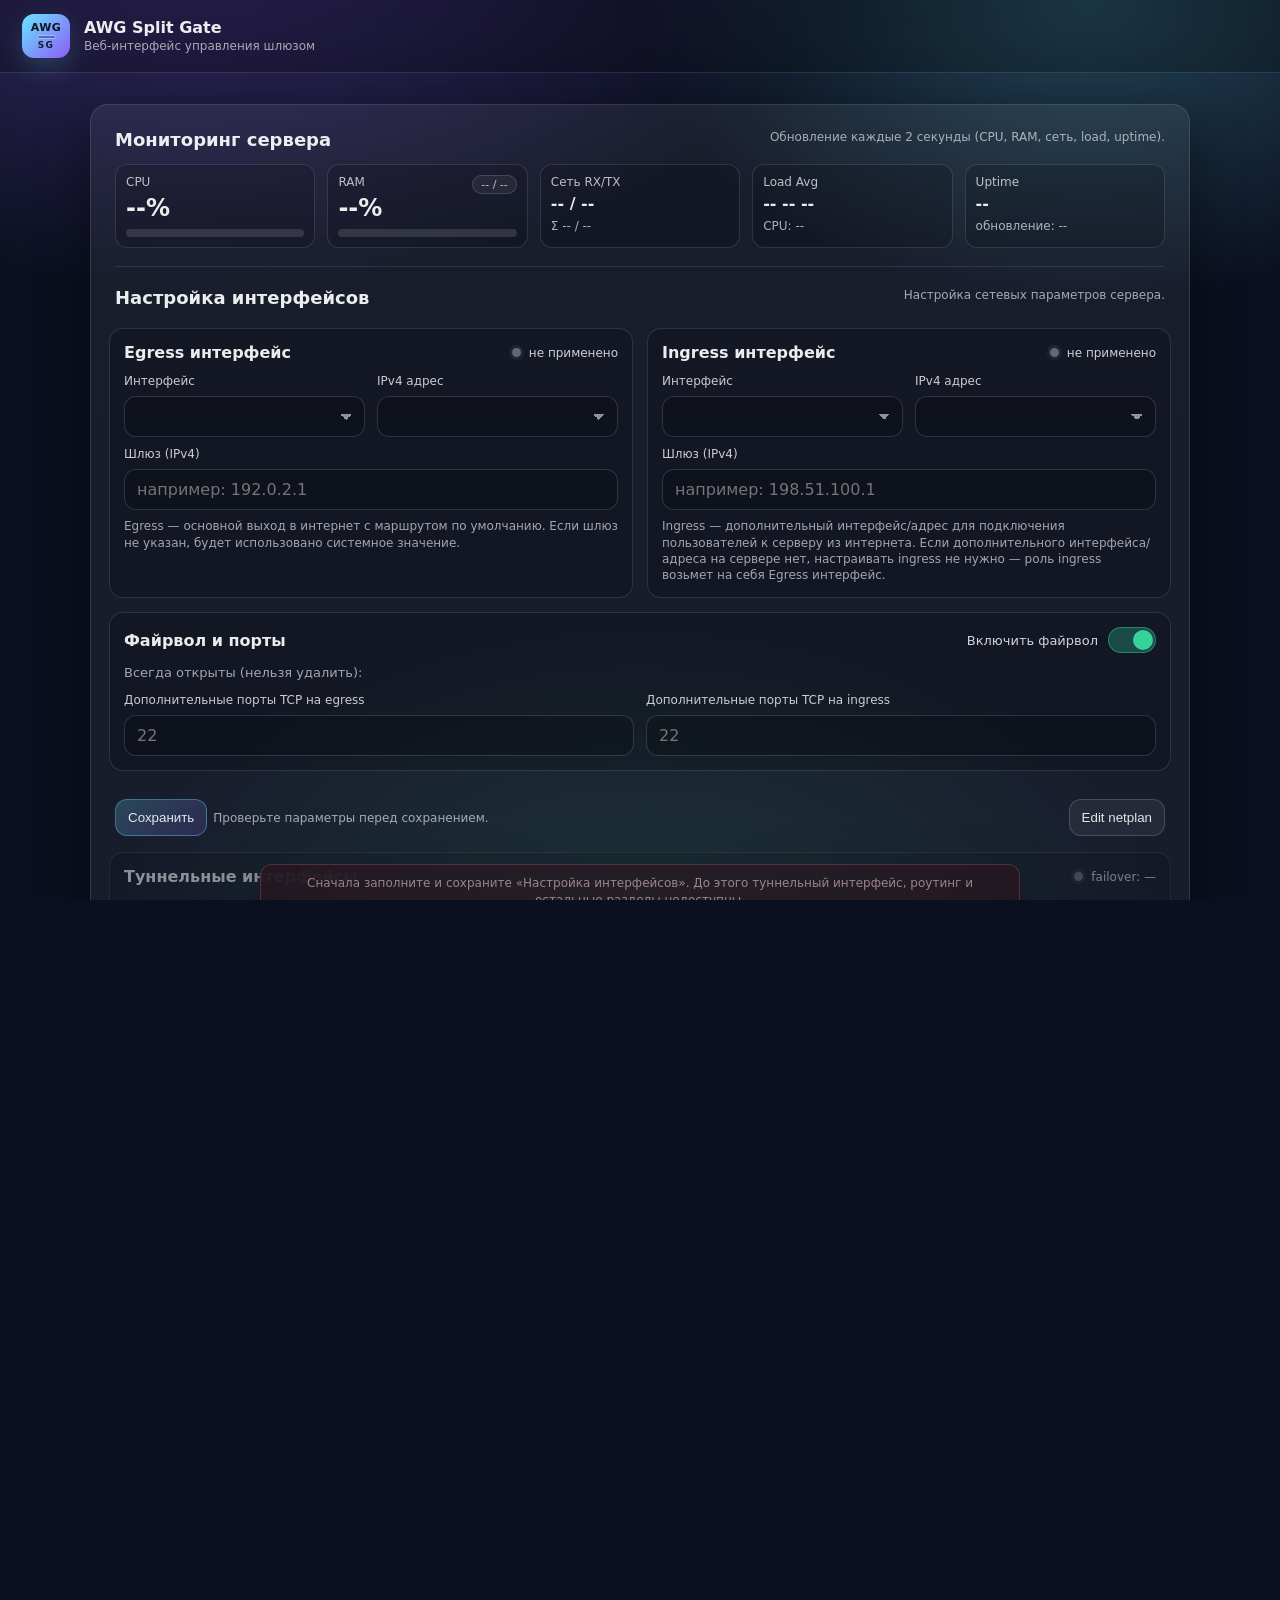
==== webui/index.html @ 510a3092 "release: v1.2.0 — ntfy push notifications and tunnel UI fixes Add self-hosted ntfy with panel QR sub" ====
<!doctype html>
<html lang="ru">
  <head>
    <meta charset="utf-8" />
    <meta name="viewport" content="width=device-width, initial-scale=1" />
    <title>AWG Split Gate — управление</title>
    <base id="baseTag" href="./" />
    <link rel="stylesheet" href="./styles.css?v=20260509-17" />
  </head>
  <body>
    <div class="app">
      <header class="topbar">
        <div class="brand">
          <div class="logo" title="AWG Split Gate" aria-label="AWG Split Gate">
            <span class="logo__mark">AWG</span>
            <span class="logo__divider" aria-hidden="true"></span>
            <span class="logo__gate">SG</span>
          </div>
          <div class="brand-text">
            <div class="title">AWG Split Gate</div>
            <div class="subtitle">Веб‑интерфейс управления шлюзом</div>
          </div>
        </div>
        <div class="topbar-mid">
          <div id="amneziaSetupNotice" class="topbar-notice hidden" role="status" aria-live="polite">
            <span class="topbar-notice__marker" aria-hidden="true"></span>
            <span class="topbar-notice__text topbar-notice__text--blink">
              Для полноценной работы сервиса установите на сервер <strong>AmneziaVPN</strong>.
            </span>
            <button class="btn btn--sm btn--ghost" type="button" id="amneziaSetupDetailsBtn">
              Подробнее
            </button>
          </div>
          <div id="updateAvailableNotice" class="topbar-notice topbar-notice--update hidden" role="status" aria-live="polite">
            <span class="topbar-notice__marker" aria-hidden="true"></span>
            <span class="topbar-notice__text topbar-notice__text--blink">
              Доступна новая версия: <strong id="updateNoticeVersionBrief">—</strong>
            </span>
            <button class="btn btn--sm btn--ghost" type="button" id="updateNoticeDetailsBtn">Подробнее</button>
          </div>
        </div>
        <div class="topbar-right">
          <button class="btn" type="button" id="logoutBtn">Выйти</button>
        </div>
      </header>

      <main class="content">
        <section class="panel">
          <div class="panel-head">
            <h2>Мониторинг сервера</h2>
            <div class="hint">Обновление каждые 2 секунды (CPU, RAM, сеть, load, uptime).</div>
          </div>
          <div class="metrics-grid">
            <div class="metric-card">
              <div class="metric-title">CPU</div>
              <div class="metric-value" id="mCpu">--%</div>
              <div class="metric-bar"><div class="metric-bar-fill" id="mCpuBar"></div></div>
            </div>
            <div class="metric-card">
              <div class="metric-title">RAM</div>
              <div class="metric-corner" id="mMemDetails">-- / --</div>
              <div class="metric-value" id="mMem">--%</div>
              <div class="metric-bar"><div class="metric-bar-fill" id="mMemBar"></div></div>
            </div>
            <div class="metric-card">
              <div class="metric-title">Сеть RX/TX</div>
              <div class="metric-value metric-value--sm" id="mNet">-- / --</div>
              <div class="metric-sub" id="mNetTotals">Σ -- / --</div>
            </div>
            <div class="metric-card">
              <div class="metric-title">Load Avg</div>
              <div class="metric-value metric-value--sm" id="mLoad">-- -- --</div>
              <div class="metric-sub" id="mCpuCount">CPU: --</div>
            </div>
            <div class="metric-card">
              <div class="metric-title">Uptime</div>
              <div class="metric-value metric-value--sm" id="mUptime">--</div>
              <div class="metric-sub" id="mUpdatedAt">обновление: --</div>
            </div>
          </div>

          <div class="panel-sep"></div>

          <div class="panel-head">
            <h2>Настройка интерфейсов</h2>
            <div class="hint">Настройка сетевых параметров сервера.</div>
          </div>

          <div class="grid interface-grid">
            <div class="card">
              <div class="card-head">
                <div class="card-title">Egress интерфейс</div>
                <div class="status" id="egressStatus">
                  <span class="dot dot--unknown"></span>
                  <span class="status-text">не применено</span>
                </div>
              </div>

              <div class="row">
                <div class="field">
                  <label>Интерфейс</label>
                  <select id="egressDev"></select>
                </div>
                <div class="field">
                  <label>IPv4 адрес</label>
                  <select id="egressIp"></select>
                </div>
              </div>

              <div class="row">
                <div class="field field--full-width">
                  <label>Шлюз (IPv4)</label>
                  <input id="egressGw" type="text" placeholder="например: 192.0.2.1" />
                  <div class="help">
                    Egress — основной выход в интернет с маршрутом по умолчанию.
                    Если шлюз не указан, будет использовано системное значение.
                  </div>
                </div>
              </div>
            </div>

            <div class="card">
              <div class="card-head">
                <div class="card-title">Ingress интерфейс</div>
                <div class="status" id="ingressStatus">
                  <span class="dot dot--unknown"></span>
                  <span class="status-text">не применено</span>
                </div>
              </div>

              <div class="row">
                <div class="field">
                  <label>Интерфейс</label>
                  <select id="ingressDev"></select>
                </div>
                <div class="field">
                  <label>IPv4 адрес</label>
                  <select id="ingressIp"></select>
                </div>
              </div>

              <div class="row">
                <div class="field field--full-width">
                  <label>Шлюз (IPv4)</label>
                  <input id="ingressGw" type="text" placeholder="например: 198.51.100.1" />
                  <div class="help">
                    Ingress — дополнительный интерфейс/адрес для подключения пользователей к серверу из интернета.
                    Если дополнительного интерфейса/адреса на сервере нет, настраивать ingress не нужно — роль ingress
                    возьмет на себя Egress интерфейс.
                  </div>
                </div>
              </div>
            </div>
          </div>

          <div class="interface-fw-outer">
            <div class="card interface-fw-card">
              <div class="card-head">
                <div class="card-title">Файрвол и порты</div>
                <div class="iface-fw-head-toggle">
                  <span class="iface-fw-toggle-text" id="ifaceFwToggleLabel">Включить файрвол</span>
                  <label class="toggle-switch iface-fw-toggle" title="Включить или выключить файрвол панели">
                    <input
                      type="checkbox"
                      id="ifaceFwEnabled"
                      role="switch"
                      aria-labelledby="ifaceFwToggleLabel"
                      checked
                    />
                    <span class="toggle-switch-slider" aria-hidden="true"></span>
                  </label>
                </div>
              </div>
              <p class="iface-fw-reserved-note" id="ifaceFwReservedNote"></p>
              <p class="iface-fw-reserved-ports">
                Всегда открыты (нельзя удалить):
                <span class="iface-fw-reserved-list" id="ifaceFwReservedPorts"></span>
              </p>
              <div class="row">
                <div class="field">
                  <label for="ifaceFwEgressPorts">Дополнительные порты TCP на egress</label>
                  <input id="ifaceFwEgressPorts" type="text" placeholder="22" />
                </div>
                <div class="field" id="ifaceFwIngressField">
                  <label for="ifaceFwIngressPorts">Дополнительные порты TCP на ingress</label>
                  <input id="ifaceFwIngressPorts" type="text" placeholder="22" />
                </div>
              </div>
            </div>
          </div>

          <div class="actions interface-actions-inline">
            <div class="actions-left">
              <button class="btn btn--primary" type="button" id="ifaceSaveBtn">Сохранить</button>
              <div class="actions-note">Проверьте параметры перед сохранением.</div>
            </div>
            <button class="btn" type="button" id="netplanOpenBtn">Edit netplan</button>
          </div>

          <div id="ifaceConfigGate" class="iface-config-gate">
            <div class="card interface-tunnel-card">
              <div class="card-head">
                <div class="card-title">Туннельные интерфейсы</div>
                <div class="status" id="tunnelFailoverStatus">
                  <span class="dot dot--unknown"></span>
                  <span class="status-text" id="tunnelFailoverStatusText">failover: —</span>
                </div>
              </div>
              <p class="help tunnel-failover-hint" id="tunnelFailoverHint">
                При включённых обоих туннелях трафик идёт через первый; при сбое первого — через второй (если второй доступен).
                Проверка — ping по списку ниже.
              </p>

              <div class="tunnel-dual-grid">
                <div class="tunnel-panel" data-tunnel-id="tunnel1">
                  <div class="tunnel-panel-head">
                    <div class="tunnel-panel-title">Туннель 1 <span class="tunnel-ifname">(awg-uplink)</span></div>
                    <label class="toggle-switch iface-fw-toggle" title="Включить туннель 1">
                      <input type="checkbox" id="tunnel1Enabled" role="switch" checked />
                      <span class="toggle-switch-slider" aria-hidden="true"></span>
                    </label>
                  </div>
                  <div class="status tunnel-status-line" id="tunnel1Status">
                    <span class="dot dot--unknown"></span>
                    <span class="status-text">неизвестно</span>
                  </div>
                  <div class="tunnel-panel-actions">
                    <input class="file-input-hidden tunnel-file-input" type="file" accept=".conf,.txt" data-tunnel-id="tunnel1" />
                    <button class="btn tunnel-choose-file" type="button" data-tunnel-id="tunnel1">Файл…</button>
                    <button class="btn tunnel-open-text" type="button" data-tunnel-id="tunnel1">Текст…</button>
                    <button class="btn tunnel-import-btn" type="button" data-tunnel-id="tunnel1" disabled>Импорт</button>
                    <button class="btn tunnel-restart-btn" type="button" data-tunnel-id="tunnel1" disabled title="Сначала импортируйте конфиг (.conf)">Перезапуск</button>
                    <button class="btn btn--danger tunnel-delete-btn" type="button" data-tunnel-id="tunnel1" disabled title="Удалить файл конфигурации и остановить туннель">Удалить конфиг</button>
                  </div>
                  <div class="help tunnel-ping-line" data-tunnel-id="tunnel1"></div>
                  <div class="help tunnel-help" data-tunnel-id="tunnel1">Конфиг не задан.</div>
                </div>

                <div class="tunnel-panel" data-tunnel-id="tunnel2">
                  <div class="tunnel-panel-head">
                    <div class="tunnel-panel-title">Туннель 2 <span class="tunnel-ifname">(awg-uplink-2)</span></div>
                    <label class="toggle-switch iface-fw-toggle" title="Включить туннель 2">
                      <input type="checkbox" id="tunnel2Enabled" role="switch" />
                      <span class="toggle-switch-slider" aria-hidden="true"></span>
                    </label>
                  </div>
                  <div class="status tunnel-status-line" id="tunnel2Status">
                    <span class="dot dot--unknown"></span>
                    <span class="status-text">неизвестно</span>
                  </div>
                  <div class="tunnel-panel-actions">
                    <input class="file-input-hidden tunnel-file-input" type="file" accept=".conf,.txt" data-tunnel-id="tunnel2" />
                    <button class="btn tunnel-choose-file" type="button" data-tunnel-id="tunnel2">Файл…</button>
                    <button class="btn tunnel-open-text" type="button" data-tunnel-id="tunnel2">Текст…</button>
                    <button class="btn tunnel-import-btn" type="button" data-tunnel-id="tunnel2" disabled>Импорт</button>
                    <button class="btn tunnel-restart-btn" type="button" data-tunnel-id="tunnel2" disabled title="Сначала импортируйте конфиг (.conf)">Перезапуск</button>
                    <button class="btn btn--danger tunnel-delete-btn" type="button" data-tunnel-id="tunnel2" disabled title="Удалить файл конфигурации и остановить туннель">Удалить конфиг</button>
                  </div>
                  <div class="help tunnel-ping-line" data-tunnel-id="tunnel2"></div>
                  <div class="help tunnel-help" data-tunnel-id="tunnel2">Конфиг не задан.</div>
                </div>
              </div>

              <div class="row tunnel-health-row">
                <div class="field">
                  <label for="tunnelHealthTargets">Адреса для проверки (ping, через каждый включённый туннель)</label>
                  <input id="tunnelHealthTargets" type="text" placeholder="1.1.1.1, 8.8.8.8" />
                </div>
                <div class="field tunnel-health-interval">
                  <label for="tunnelHealthInterval">Интервал, сек</label>
                  <input id="tunnelHealthInterval" type="number" min="5" step="1" value="30" placeholder="30" />
                </div>
              </div>
              <div class="actions interface-actions-inline">
                <button class="btn btn--primary" type="button" id="tunnelSettingsSaveBtn">Сохранить проверку связи</button>
              </div>
            </div>
            <div class="panel-sep"></div>

          <div class="panel-head">
            <h2>Роутинг</h2>
            <div class="hint">Выбор режима маршрута по умолчанию.</div>
          </div>

          <div class="card">
            <div class="card-head">
              <div class="users-head-left">
                <div class="card-title">Маршрут по умолчанию</div>
                <div class="status" id="routingModeStatus">
                  <span class="dot dot--warn"></span>
                  <span class="status-text">не применено</span>
                </div>
              </div>
            </div>
            <div class="routing-modes" id="routingModes">
              <button class="btn routing-mode-btn is-active" type="button" data-route-mode="egress">
                В Egress
              </button>
              <button class="btn routing-mode-btn" type="button" data-route-mode="tunnel">
                В тунельный интерфейс
              </button>
              <button class="btn routing-mode-btn" type="button" data-route-mode="georouting">
                Использовать georouting
              </button>
            </div>
          </div>

          <div class="card geo-routing-settings-card">
            <div class="card-head">
              <div class="users-head-left">
                <div class="card-title">Настройка georouting</div>
                <div class="status" id="geoRoutingStatus">
                  <span class="dot dot--unknown"></span>
                  <span class="status-text">выберите режим georouting</span>
                </div>
              </div>
              <div class="users-head-right">
                <button class="btn btn--primary" id="geoApplyBtn" type="button" disabled>Применить</button>
              </div>
            </div>
            <fieldset id="geoRoutingFieldset" class="geo-fieldset" disabled>
              <div class="row">
                <div class="field">
                  <label>Куда отправлять маршрут до ресурсов из списка</label>
                  <select id="geoRouteTarget">
                    <option value="tunnel">Тунельный интерфейс</option>
                    <option value="egress">Egress</option>
                  </select>
                </div>
              </div>
              <div class="field geo-modes-field">
                <label>Режимы georouting</label>
                <div class="geo-columns">
                  <div class="geo-col">
                    <div class="geo-toggle-row">
                      <button class="switch geo-switch" id="geoIpModeBtn" type="button" title="Включить IP список"></button>
                      <span class="geo-toggle-label">По списку IP</span>
                    </div>
                    <div class="geo-ready-row">
                      <div class="status" id="geoIpReadyStatus">
                        <span class="dot dot--unknown"></span>
                        <span class="status-text">готовые списки: 0 (не задано)</span>
                      </div>
                      <div class="geo-ready-actions">
                        <button class="btn geo-link-btn" id="geoIpReadyAddBtn" type="button">Готовые списки IP</button>
                      </div>
                    </div>
                    <div class="geo-list-grid">
                      <button class="btn geo-list-btn" id="geoEditIpIncludeBtn" type="button">Include IP</button>
                      <button class="btn geo-list-btn" id="geoEditIpExcludeBtn" type="button">Exclude IP</button>
                    </div>
                  </div>
                  <div class="geo-col">
                    <div class="geo-toggle-row">
                      <button class="switch geo-switch" id="geoDomainModeBtn" type="button" title="Включить доменные списки"></button>
                      <span class="geo-toggle-label">По списку доменов</span>
                    </div>
                    <div class="geo-ready-row">
                      <div class="status" id="geoDomainReadyStatus">
                        <span class="dot dot--unknown"></span>
                        <span class="status-text">готовые списки: 0 (не задано)</span>
                      </div>
                      <div class="geo-ready-actions">
                        <button class="btn geo-link-btn" id="geoDomainReadyAddBtn" type="button">Готовые списки доменов</button>
                      </div>
                    </div>
                    <div class="geo-list-grid">
                      <button class="btn geo-list-btn" id="geoEditDomainIncludeBtn" type="button">Include домен</button>
                      <button class="btn geo-list-btn" id="geoEditDomainExcludeBtn" type="button">Exclude домен</button>
                    </div>
                  </div>
                </div>
                <div class="help">Можно включить оба режима одновременно.</div>
              </div>
            </fieldset>
          </div>

          <div class="panel-sep"></div>

          <div class="panel-head">
            <div class="panel-head-left">
              <h2>Настройка DNS</h2>
            </div>
            <div class="hint">
              Сводка сервисов и DoT/DoH — в блоке «Состояние DNS» ниже. Dnsmasq слушает все интерфейсы; dnscrypt-proxy —
              только localhost; остальные домены идут на серверы из списка dnsmasq.
            </div>
          </div>

          <div class="card dns-health-card">
            <div class="card-head">
              <div class="users-head-left">
                <div class="card-title">Состояние DNS</div>
                <div class="status" id="dnsHealthOverallStatus">
                  <span class="dot dot--unknown"></span>
                  <span class="status-text">не загружено</span>
                </div>
              </div>
            </div>
            <div class="mt-health-list">
              <div class="mt-health-row">
                <div class="mt-health-key">dnsmasq</div>
                <div class="mt-health-val">
                  <div class="status status--health-cell" id="dnsHealthDnsmasqStatus">
                    <span class="dot dot--unknown"></span>
                    <span class="status-text">—</span>
                  </div>
                </div>
              </div>
              <div class="mt-health-row">
                <div class="mt-health-key">dnscrypt-proxy</div>
                <div class="mt-health-val">
                  <div class="status status--health-cell" id="dnsHealthDnscryptStatus">
                    <span class="dot dot--unknown"></span>
                    <span class="status-text">—</span>
                  </div>
                </div>
              </div>
              <div class="mt-health-row">
                <div class="mt-health-key">Amnezia DNS</div>
                <div class="mt-health-val">
                  <div class="status status--health-cell" id="dnsHealthAmneziaStatus">
                    <span class="dot dot--unknown"></span>
                    <span class="status-text">—</span>
                  </div>
                </div>
              </div>
              <div class="mt-health-row">
                <div class="mt-health-key">DoT / DoH</div>
                <div class="mt-health-val">
                  <div class="status status--health-cell" id="dnsHealthDotStatus">
                    <span class="dot dot--unknown"></span>
                    <span class="status-text">—</span>
                  </div>
                </div>
              </div>
            </div>
          </div>

          <div class="card dns-settings-card">
            <div class="card-head">
              <div class="users-head-left">
                <div class="card-title">Dnsmasq и dnscrypt-proxy</div>
              </div>
              <div class="users-head-right">
                <div class="users-meta" id="dnsLastUpdated">Списки доменов: не обновлялись</div>
                <button class="btn btn--primary" id="dnsApplyBtn" type="button">Применить</button>
              </div>
            </div>

            <div class="row dns-settings-row">
              <div class="field">
                <label>Серверы для dnsmasq (прямые запросы, по строке на сервер)</label>
                <textarea id="dnsUpstreamTa" class="dns-textarea" rows="4" spellcheck="false" placeholder="77.88.8.8&#10;77.88.8.1"></textarea>
              </div>
              <div class="field">
                <label>Серверы dnscrypt-proxy (имена из public-resolvers, по одному на строку)</label>
                <textarea id="dnsDnscryptTa" class="dns-textarea" rows="4" spellcheck="false" placeholder="cloudflare&#10;google"></textarea>
              </div>
            </div>

            <div class="field dns-amnezia-watch-field">
              <div class="dns-amnezia-watch-row">
                <label class="dns-amnezia-watch-text" for="dnsAmneziaWatchToggle">
                  Подмена AmneziaDNS (Unbound) на dnsmasq хоста
                </label>
                <label class="toggle-switch">
                  <input type="checkbox" id="dnsAmneziaWatchToggle" role="switch" />
                  <span class="toggle-switch-slider" aria-hidden="true"></span>
                </label>
              </div>
              <div class="help dns-amnezia-watch-desc">
                Нужна для снижения риска утечки DNS и чтобы запросы клиентов AmneziaVPN к контейнеру AmneziaDNS проходили
                через ваш dnsmasq/dnscrypt на шлюзе docker-сети (обычно <code>172.29.172.1</code>). При режиме маршрутизации по
                спискам доменов (georouting) опция включена и заблокирована: без неё доменная схема работает ненадёжно.
              </div>
              <div class="help dns-amnezia-watch-apphint">
                В приложении Amnezia VPN на сервере должен быть установлен сервис AmneziaDNS (контейнер):
                Settings → Servers → Ваш сервер → Services → AmneziaDNS → Install.
                Также необходимо включить пересылку DNS: Settings → Connections → Use AmneziaDNS.
                Тогда клиенты шлют DNS в контейнер, а мы перенаправляем его на хостовый dnsmasq/dnscrypt.
              </div>
              <div class="help">
                Фоновый сервер проверяет конфигурацию примерно каждые 30 с; после подмены контейнер AmneziaDNS перезапускается
                только если действительно изменился форвард корня «.» (не на каждом цикле).
              </div>
            </div>

            <div class="field dns-amnezia-watch-field">
              <div class="dns-amnezia-watch-row">
                <label class="dns-amnezia-watch-text" for="dnsTransportLockToggle">
                  Блокировка DNS over TLS и DNS over HTTPS, перехват DNS-запросов
                </label>
                <label class="toggle-switch">
                  <input type="checkbox" id="dnsTransportLockToggle" role="switch" />
                  <span class="toggle-switch-slider" aria-hidden="true"></span>
                </label>
              </div>
              <div class="help dns-amnezia-watch-desc">
                Использовать с осторожностью: на некоторых клиентах возможны сбои (жёстко прошитые резолверы, приложения с
                собственным DNS).
              </div>
              <div class="help dns-amnezia-watch-desc">
                На шлюзе включается перенаправление UDP/TCP 53 в Docker-сети Amnezia на Dnsmasq (<code>172.29.172.1</code>
                или фактический Gateway сети), блокируется DoT (853) и HTTPS к типичным публичным DoH. Так проще удержать
                запросы на вашем Dnsmasq/dnscrypt, снизить утечки DNS и сделать стабильнее режим «По списку доменов» в
                геомаршрутизации.
              </div>
              <div class="help">
                Опция самостоятельна: не связана с подменой AmneziaDNS и режимами геомаршрутизации; действует по флагу в
                <code>dns.json</code> после «Применить» или загрузки юнита при старте системы.
              </div>
            </div>

            <div class="help">
              Домены из защищённых готовых списков всегда уходят в dnscrypt; остальные готовые списки и include/exclude — при включённом режиме «по доменам» в georouting. Обновление списков — каждые 6 ч или по «Применить».
            </div>
          </div>

          <div class="panel-sep"></div>

          <div class="panel-head">
            <div class="panel-head-left">
              <h2>Push-уведомления (ntfy)</h2>
              <div class="status" id="notifyServiceStatus">
                <span class="dot dot--unknown"></span>
                <span class="status-text">не загружено</span>
              </div>
            </div>
            <div class="users-head-right">
              <button class="btn" id="notifyTestBtn" type="button">Тестовое уведомление</button>
              <button class="btn btn--primary" id="notifySaveBtn" type="button">Сохранить</button>
            </div>
          </div>

          <div class="card notify-card">
            <div class="help notify-intro">
              Уведомления на Android и iOS через приложение <strong>ntfy</strong>. Сервер на этом шлюзе;
              подписка — по QR (Android) или вручную по URL сервера и topic.
            </div>

            <div class="field notify-app-links">
              <label>Скачать приложение ntfy</label>
              <div class="store-links notify-store-links">
                <a
                  class="store-link store-link--play"
                  href="https://play.google.com/store/apps/details?id=io.heckel.ntfy"
                  target="_blank"
                  rel="noopener noreferrer"
                  >Google Play (Android)</a>
                <a
                  class="store-link store-link--apple"
                  href="https://apps.apple.com/app/ntfy/id1625399547"
                  target="_blank"
                  rel="noopener noreferrer"
                  >App&nbsp;Store (iPhone / iPad)</a>
                <a
                  class="store-link store-link--fdroid"
                  href="https://f-droid.org/packages/io.heckel.ntfy/"
                  target="_blank"
                  rel="noopener noreferrer"
                  >F-Droid (Android)</a>
              </div>
            </div>

            <div class="field notify-enable-row">
              <div class="dns-amnezia-watch-row">
                <label class="dns-amnezia-watch-text" for="notifyEnabledToggle">
                  Включить отправку уведомлений с шлюза
                </label>
                <label class="toggle-switch">
                  <input type="checkbox" id="notifyEnabledToggle" role="switch" />
                  <span class="toggle-switch-slider" aria-hidden="true"></span>
                </label>
              </div>
            </div>

            <div class="notify-subscribe-block">
              <div class="field">
                <label>URL сервера ntfy (для приложения)</label>
                <div class="notify-copy-row">
                  <input type="text" id="notifyServerUrl" class="input notify-input" readonly spellcheck="false" />
                  <button class="btn btn--sm" type="button" id="notifyCopyServerBtn">Копировать</button>
                </div>
              </div>
              <div class="field">
                <label>Topic (канал)</label>
                <div class="notify-copy-row">
                  <input type="text" id="notifyTopic" class="input notify-input" readonly spellcheck="false" />
                  <button class="btn btn--sm" type="button" id="notifyCopyTopicBtn">Копировать</button>
                </div>
              </div>
              <div class="field notify-qr-field">
                <label>Подписка (QR для Android)</label>
                <div id="notifyQrWrap" class="notify-qr-wrap hidden">
                  <canvas id="notifyQrCanvas" class="notify-qr-canvas" width="200" height="200" aria-label="QR-код подписки ntfy"></canvas>
                </div>
                <div id="notifyQrError" class="help notify-qr-error hidden">
                  Не удалось построить QR-код. Используйте URL сервера и topic выше.
                </div>
                <div class="help notify-qr-hint">
                  Отсканируйте камерой телефона — откроется приложение ntfy и предложит подписаться.
                  На iOS QR с <code>ntfy://</code> обычно не работает: укажите URL сервера и topic вручную.
                </div>
              </div>
            </div>

            <div class="help notify-apps-help">
              <strong>Подключение:</strong> в ntfy укажите URL сервера как default server, затем topic (или QR на Android).
              <strong>WebSocket</strong> можно включить в настройках подписки — сервер поддерживает и WebSocket, и обычный режим (JSON stream).
              Самоподписанный сертификат — разрешите в настройках приложения вручную.
            </div>

            <div class="notify-alerts-grid">
              <div class="field notify-alert-row">
                <label class="dns-amnezia-watch-text" for="notifyAlertTunnels">
                  Туннели (failover, недоступность, восстановление)
                </label>
                <label class="toggle-switch">
                  <input type="checkbox" id="notifyAlertTunnels" role="switch" checked />
                  <span class="toggle-switch-slider" aria-hidden="true"></span>
                </label>
              </div>
              <div class="field notify-alert-row">
                <label class="dns-amnezia-watch-text" for="notifyAlertListErrors">
                  Ошибки обновления списков (georouting)
                </label>
                <label class="toggle-switch">
                  <input type="checkbox" id="notifyAlertListErrors" role="switch" checked />
                  <span class="toggle-switch-slider" aria-hidden="true"></span>
                </label>
              </div>
              <div class="field notify-alert-row">
                <label class="dns-amnezia-watch-text" for="notifyAlertServiceErrors">
                  Ошибки запуска сервисов
                </label>
                <label class="toggle-switch">
                  <input type="checkbox" id="notifyAlertServiceErrors" role="switch" checked />
                  <span class="toggle-switch-slider" aria-hidden="true"></span>
                </label>
              </div>
            </div>
          </div>

          <div class="panel-sep"></div>

          <div class="panel-head">
            <div class="panel-head-left">
              <h2>Настройка MTProto</h2>
              <div class="status" id="mtprotoServiceStatus">
                <span class="dot dot--unknown"></span>
                <span class="status-text">health: неизвестно</span>
              </div>
            </div>
            <div class="users-head-right">
              <button class="btn" id="mtpInstallBtn" type="button">Установить</button>
            </div>
          </div>

          <div id="mtprotoPanelRoot">
          <div class="grid mtproto-grid">
            <div class="card">
              <div class="card-head">
                <div class="users-head-left">
                  <div class="card-title">Пользователи и ссылки</div>
                  <div class="status" id="mtprotoUsersStatus">
                    <span class="dot dot--unknown"></span>
                    <span class="status-text">не загружено</span>
                  </div>
                </div>
                <div class="users-head-right">
                  <div class="users-meta" id="mtpUsersMeta">-- users · sessions --/-- · unassigned --</div>
                  <button class="btn" id="mtpOpenAddUserBtn" type="button">+ Add User</button>
                </div>
              </div>
              <div class="mtp-users-list" id="mtpUsersBody"></div>
            </div>

            <div class="card">
              <div class="card-head">
                <div class="users-head-left">
                  <div class="card-title">Masking health</div>
                  <div class="status" id="mtpMaskStatus">
                    <span class="dot dot--unknown"></span>
                    <span class="status-text">не загружено</span>
                  </div>
                </div>
              </div>
              <div class="mt-health-list">
                <div class="mt-health-row">
                  <div class="mt-health-key">Режим</div>
                  <div class="mt-health-val">
                    <div class="status status--health-cell" id="mtpMaskModeStatus">
                      <span class="dot dot--unknown"></span>
                      <span class="status-text">—</span>
                    </div>
                  </div>
                </div>
                <div class="mt-health-row">
                  <div class="mt-health-key">Конечная точка</div>
                  <div class="mt-health-val">
                    <div class="status status--health-cell" id="mtpMaskEndpointStatus">
                      <span class="dot dot--unknown"></span>
                      <span class="status-text">—</span>
                    </div>
                  </div>
                </div>
                <div class="mt-health-row">
                  <div class="mt-health-key">Nginx</div>
                  <div class="mt-health-val">
                    <div class="status status--health-cell" id="mtpMaskNginxStatus">
                      <span class="dot dot--unknown"></span>
                      <span class="status-text">—</span>
                    </div>
                  </div>
                </div>
                <div class="mt-health-row">
                  <div class="mt-health-key">Таймер health</div>
                  <div class="mt-health-val">
                    <div class="status status--health-cell" id="mtpMaskTimerStatus">
                      <span class="dot dot--unknown"></span>
                      <span class="status-text">—</span>
                    </div>
                  </div>
                </div>
              </div>
            </div>
          </div>

          <div class="card mtproto-config-card">
            <div class="card-head">
              <div class="users-head-left">
                <div class="card-title">config.toml</div>
                <div class="status" id="mtpConfigStatus">
                  <span class="dot dot--unknown"></span>
                  <span class="status-text">не загружено</span>
                </div>
              </div>
              <div class="users-head-right">
                <div class="users-meta" id="mtpConfigPathLabel">Путь: --</div>
                <button class="btn" id="mtpOpenConfigBtn" type="button">Правка config.toml</button>
              </div>
            </div>
            <div class="mtp-config-extras">
              <div class="row">
                <div class="field">
                  <label>Исходящий интерфейс</label>
                  <select id="mtpOutboundMode">
                    <option value="direct">direct</option>
                    <option value="egress">Egress</option>
                    <option value="tunnel">Тунельный интерфейс</option>
                  </select>
                  <div class="status mtp-outbound-status" id="mtpOutboundStatus">
                    <span class="dot dot--unknown"></span>
                    <span class="status-text">—</span>
                  </div>
                </div>
              </div>
              <div class="users-meta" id="mtpOutboundMeta"></div>
            </div>
          </div>
          </div>
          <div class="iface-config-gate__overlay hidden" id="ifaceConfigGateOverlay">
            <div class="iface-config-gate__overlay-text">
              Сначала заполните и сохраните «Настройка интерфейсов». До этого туннельный интерфейс, роутинг и остальные разделы недоступны.
            </div>
          </div>
          </div>
        </section>
      </main>

      <footer class="footer">
        <div class="footer-inner">
          <span class="footer-brand">AWG Split Gate</span>
          <span class="footer-version" id="footerAppVersion" aria-label="Версия панели"></span>
        </div>
      </footer>
    </div>

    <div class="modal-overlay hidden" id="amneziaSetupModalOverlay" aria-hidden="true">
      <div class="modal modal--narrow" role="dialog" aria-modal="true" aria-labelledby="amneziaSetupModalTitle">
        <div class="modal-head">
          <div class="modal-title" id="amneziaSetupModalTitle">Установка AmneziaVPN на сервер</div>
          <button class="icon-btn" id="amneziaSetupModalCloseBtn" type="button" aria-label="Закрыть">✕</button>
        </div>
        <div class="modal-body modal-body--prose">
          <p>
            Серверные компоненты <strong>AmneziaVPN</strong> нужно ставить через <strong>мобильное приложение AmneziaVPN</strong>:
            добавьте этот сервер в приложении (SSH-доступ) и выполните шаги мастера установки на машину.
          </p>
          <p class="modal-body__label">Приложение на телефон</p>
          <div class="store-links">
            <a
              class="store-link store-link--play"
              href="https://play.google.com/store/apps/details?id=org.amnezia.vpn"
              target="_blank"
              rel="noopener noreferrer"
              >Google Play (Android)</a>
            <a
              class="store-link store-link--apple"
              href="https://apps.apple.com/app/amneziavpn/id1600529900"
              target="_blank"
              rel="noopener noreferrer"
              >App&nbsp;Store (iPhone / iPad)</a>
          </div>
          <p class="muted">
            Установить <strong>AmneziaDNS</strong> рекомендуется: на DNS-панели он используется для доменной маршрутизации и
            автоматической настройки DNS-watch (без него часть DNS/geo-функций будет ограничена).
          </p>
        </div>
        <div class="modal-actions">
          <button class="btn btn--primary" id="amneziaSetupModalOkBtn" type="button">Понятно</button>
        </div>
      </div>
    </div>

    <div class="modal-overlay hidden" id="webuiUpdateModalOverlay" aria-hidden="true">
      <div class="modal modal--narrow" role="dialog" aria-modal="true" aria-labelledby="webuiUpdateModalTitle">
        <div class="modal-head">
          <div class="modal-title" id="webuiUpdateModalTitle">Обновление</div>
          <button class="icon-btn" id="webuiUpdateModalCloseBtn" type="button" aria-label="Закрыть">✕</button>
        </div>
        <div class="modal-body modal-body--prose">
          <p>
            С сервера будет загружен код ветки <code id="webuiUpdateBranchLabel">main</code> репозитория
            <code id="webuiUpdateRepoLabel">—</code>, будут обновлены файлы и зависимости apt, затем применены туннели,
            маршрутизация (ifaces), firewall и таймеры geo/DNS. Файл
            <code>/etc/awg-uplink-webui/webui.env</code> (логин и пароль) и настройки nginx / сертификаты не перезаписываются.
          </p>
          <p class="modal-body__label">Версии</p>
          <ul class="webui-update-version-list">
            <li>Текущая: <strong id="webuiUpdateCurrentVer">—</strong></li>
            <li>На GitHub: <strong id="webuiUpdateLatestVer">—</strong></li>
          </ul>
          <p class="modal-body__label" id="webuiUpdateChangesLabel" hidden>Изменения</p>
          <div id="webuiUpdateChanges" class="webui-update-changes hidden" role="region" aria-live="polite"></div>
          <p class="muted" id="webuiUpdateBlockedHint" hidden></p>
        </div>
        <div class="modal-actions">
          <button class="btn" type="button" id="webuiUpdateModalCancelBtn">Отмена</button>
          <button class="btn btn--primary" type="button" id="webuiUpdateModalApplyBtn">Обновить</button>
        </div>
      </div>
    </div>

    <div class="modal-overlay hidden" id="importModalOverlay" aria-hidden="true">
      <div class="modal" role="dialog" aria-modal="true" aria-labelledby="importModalTitle">
        <div class="modal-head">
          <div class="modal-title" id="importModalTitle">Импорт конфигурации (текст)</div>
          <button class="icon-btn" id="importModalCloseBtn" type="button" aria-label="Закрыть">✕</button>
        </div>
        <div class="modal-body">
          <div class="field">
            <label>Вставьте содержимое exported.conf</label>
            <textarea id="confText" rows="12" placeholder="[Interface]&#10;..."></textarea>
            <div class="help">
              Сейчас конфиг никуда не записывается — сохраняем только в памяти страницы (для будущей интеграции).
            </div>
          </div>
        </div>
        <div class="modal-actions">
          <button class="btn btn--primary" id="importModalSaveBtn" type="button">Сохранить в форме</button>
          <button class="btn" id="importModalCancelBtn" type="button">Отмена</button>
        </div>
      </div>
    </div>

    <div class="modal-overlay hidden" id="mtpUserModalOverlay" aria-hidden="true">
      <div class="modal" role="dialog" aria-modal="true" aria-labelledby="mtpUserModalTitle">
        <div class="modal-head">
          <div class="modal-title" id="mtpUserModalTitle">Добавить пользователя MTProto</div>
          <button class="icon-btn" id="mtpUserModalCloseBtn" type="button" aria-label="Закрыть">✕</button>
        </div>
        <div class="modal-body">
          <div class="field">
            <label>Имя пользователя</label>
            <input id="mtpUserName" type="text" placeholder="например: alice" />
          </div>
          <div class="field field--spaced">
            <label>Secret (32 hex)</label>
            <input id="mtpUserSecret" type="text" placeholder="00112233445566778899aabbccddeeff" />
          </div>
          <div class="help" id="mtpUserFormStatus"></div>
        </div>
        <div class="modal-actions">
          <button class="btn btn--primary" id="mtpUserSaveBtn" type="button">Сохранить</button>
          <button class="btn" id="mtpUserModalCancelBtn" type="button">Отмена</button>
        </div>
      </div>
    </div>

    <div class="modal-overlay hidden" id="mtpConfigModalOverlay" aria-hidden="true">
      <div class="modal" role="dialog" aria-modal="true" aria-labelledby="mtpConfigModalTitle">
        <div class="modal-head">
          <div class="modal-title" id="mtpConfigModalTitle">Правка config.toml</div>
          <button class="icon-btn" id="mtpConfigModalCloseBtn" type="button" aria-label="Закрыть">✕</button>
        </div>
        <div class="modal-body">
          <p class="muted modal-hint">
            После «Сохранить» синхронизация Web UI может заново записать некоторые поля:
            секция <code>[upstream]</code> (режим исходящего интерфейса),
            в <code>[censorship]</code> — <code>mask</code>, <code>mask_port</code>, при заданном домене окружения —
            <code>tls_domain</code>, в <code>[server]</code> — производные IP. Поле <code>drs</code> сохраняется как у вас
            в тексте (по умолчанию включается при установке только если строки не было).
          </p>
          <textarea id="mtpConfigText" rows="16" placeholder="[server]&#10;..."></textarea>
        </div>
        <div class="modal-actions">
          <button class="btn btn--primary" id="mtpConfigSaveBtn" type="button">Сохранить config.toml</button>
          <button class="btn" id="mtpConfigModalCancelBtn" type="button">Отмена</button>
        </div>
      </div>
    </div>

    <div class="modal-overlay hidden" id="geoListModalOverlay" aria-hidden="true">
      <div class="modal" role="dialog" aria-modal="true" aria-labelledby="geoListModalTitle">
        <div class="modal-head">
          <div class="modal-title" id="geoListModalTitle">Правка списка</div>
          <button class="icon-btn" id="geoListModalCloseBtn" type="button" aria-label="Закрыть">✕</button>
        </div>
        <div class="modal-body">
          <textarea id="geoListText" rows="12" placeholder="one item per line"></textarea>
        </div>
        <div class="modal-actions">
          <button class="btn btn--primary" id="geoListSaveBtn" type="button">Сохранить</button>
          <button class="btn" id="geoListCancelBtn" type="button">Отмена</button>
        </div>
      </div>
    </div>

    <div class="modal-overlay hidden" id="geoReadyModalOverlay" aria-hidden="true">
      <div class="modal" role="dialog" aria-modal="true" aria-labelledby="geoReadyModalTitle">
        <div class="modal-head">
          <div class="modal-title" id="geoReadyModalTitle">Готовые списки</div>
          <button class="icon-btn" id="geoReadyModalCloseBtn" type="button" aria-label="Закрыть">✕</button>
        </div>
        <div class="modal-body">
          <div class="field">
            <label>Добавить список</label>
            <div class="routing-modes">
              <input id="geoReadyNewUrl" type="text" placeholder="https://example.com/list.txt" />
              <button class="btn" id="geoReadyAddBtn" type="button">Добавить список</button>
            </div>
          </div>
          <div class="help" id="geoReadyModalHint">
            Требуется URL до списка в формате <code>.lst</code> с простым перечислением:
            один IP/сеть в одной строке (для IP-списков), один домен в одной строке (для доменных списков).
          </div>
          <div class="geo-ready-list" id="geoReadyList"></div>
        </div>
        <div class="modal-actions">
          <button class="btn" id="geoReadyModalCloseBtn2" type="button">Закрыть</button>
        </div>
      </div>
    </div>

    <div class="modal-overlay hidden" id="netplanModalOverlay" aria-hidden="true">
      <div class="modal" role="dialog" aria-modal="true" aria-labelledby="netplanModalTitle">
        <div class="modal-head">
          <div class="modal-title" id="netplanModalTitle">Правка netplan</div>
          <button class="icon-btn" id="netplanModalCloseBtn" type="button" aria-label="Закрыть">✕</button>
        </div>
        <div class="modal-body">
          <div class="help" id="netplanPathHint">Файл: —</div>
          <textarea id="netplanText" rows="18" placeholder="network: ..."></textarea>
          <div class="help" id="netplanErrorHint"></div>
        </div>
        <div class="modal-actions">
          <button class="btn btn--primary" id="netplanSaveBtn" type="button">Сохранить и применить</button>
          <button class="btn" id="netplanModalCancelBtn" type="button">Отмена</button>
        </div>
      </div>
    </div>

    <div class="modal-overlay hidden" id="mtpInstallWarnOverlay" aria-hidden="true">
      <div class="modal" role="dialog" aria-modal="true" aria-labelledby="mtpInstallWarnTitle">
        <div class="modal-head">
          <div class="modal-title" id="mtpInstallWarnTitle">Перед установкой/обновлением MTProto</div>
          <button class="icon-btn" id="mtpInstallWarnCloseBtn" type="button" aria-label="Закрыть">✕</button>
        </div>
        <div class="modal-body">
          <div class="help">
            В некоторых сетях РФ установка MTProto может завершаться ошибкой из-за ограничений доступа к внешним ресурсам.
          </div>
          <div class="help">
            Рекомендуется заранее настроить туннельный интерфейс с выходом через другую страну и временно переключить
            маршрут по умолчанию в режим <code>В тунельный интерфейс</code>.
          </div>
          <div class="help">
            После успешной установки можно вернуть прежний режим роутинга.
          </div>
        </div>
        <div class="modal-actions">
          <button class="btn btn--primary" id="mtpInstallWarnContinueBtn" type="button">Продолжить установку</button>
          <button class="btn" id="mtpInstallWarnCancelBtn" type="button">Отмена</button>
        </div>
      </div>
    </div>

    <div class="modal-overlay hidden" id="mtpDeleteUserConfirmOverlay" aria-hidden="true">
      <div class="modal" role="dialog" aria-modal="true" aria-labelledby="mtpDeleteUserConfirmTitle">
        <div class="modal-head">
          <div class="modal-title" id="mtpDeleteUserConfirmTitle">Удаление пользователя MTProto</div>
          <button class="icon-btn" id="mtpDeleteUserConfirmCloseBtn" type="button" aria-label="Закрыть">✕</button>
        </div>
        <div class="modal-body">
          <div class="help" id="mtpDeleteUserConfirmText">
            Вы действительно хотите удалить пользователя?
          </div>
        </div>
        <div class="modal-actions">
          <button class="btn btn--primary" id="mtpDeleteUserConfirmOkBtn" type="button">Удалить</button>
          <button class="btn" id="mtpDeleteUserConfirmCancelBtn" type="button">Отмена</button>
        </div>
      </div>
    </div>

    <script src="./config.js"></script>
    <script src="./app.js?v=20260509-17"></script>
  </body>
</html>
---- webui/styles.css ----
:root {
  --bg: #0b1020;
  --panel: rgba(255, 255, 255, 0.06);
  --panel2: rgba(255, 255, 255, 0.08);
  --border: rgba(255, 255, 255, 0.12);
  --text: rgba(255, 255, 255, 0.92);
  --muted: rgba(255, 255, 255, 0.62);
  --accent: #6ae4ff;
  --accent2: #8b5cf6;
  --danger: #fb7185;
  --ok: #34d399;
  --warn: #fbbf24;
  --shadow: 0 18px 55px rgba(0, 0, 0, 0.45);
  --radius: 14px;
  --radius2: 18px;
  --font: ui-sans-serif, system-ui, -apple-system, Segoe UI, Roboto, Ubuntu, Cantarell,
    Noto Sans, Helvetica, Arial, "Apple Color Emoji", "Segoe UI Emoji";
}

* {
  box-sizing: border-box;
}

html,
body {
  height: 100%;
  width: 100%;
  overflow-x: hidden;
}

body {
  margin: 0;
  font-family: var(--font);
  color: var(--text);
  background: var(--bg);
  position: relative;
}

body::before {
  content: "";
  position: fixed;
  inset: 0;
  pointer-events: none;
  z-index: -1;
  background: radial-gradient(1200px 680px at 15% -10%, rgba(139, 92, 246, 0.35), transparent 55%),
    radial-gradient(900px 600px at 85% 0%, rgba(106, 228, 255, 0.25), transparent 50%),
    radial-gradient(1000px 700px at 50% 110%, rgba(52, 211, 153, 0.14), transparent 55%),
    var(--bg);
}

.login-page {
  min-height: 100vh;
  display: flex;
  flex-direction: column;
  align-items: center;
  justify-content: center;
  padding: 22px;
  gap: 14px;
}

.login-page-version {
  font-size: 12px;
  color: rgba(255, 255, 255, 0.42);
  text-align: center;
  max-width: min(520px, 100%);
}

.login-card {
  width: min(520px, 100%);
  border: 1px solid var(--border);
  border-radius: var(--radius2);
  background: linear-gradient(180deg, rgba(255, 255, 255, 0.06), rgba(255, 255, 255, 0.035));
  box-shadow: var(--shadow);
  padding: 18px;
}

.login-brand {
  display: flex;
  align-items: center;
  gap: 14px;
  padding: 6px 6px 12px 6px;
}

.login-form {
  padding: 6px;
}

.login-actions {
  display: flex;
  align-items: center;
  gap: 12px;
  flex-wrap: wrap;
  margin-top: 14px;
}

.app {
  min-height: 100%;
  display: flex;
  flex-direction: column;
  width: 100%;
  overflow-x: hidden;
}

.topbar {
  display: flex;
  align-items: center;
  justify-content: space-between;
  flex-wrap: wrap;
  gap: 10px 16px;
  padding: 14px 22px;
  border-bottom: 1px solid var(--border);
  background: rgba(0, 0, 0, 0.22);
  backdrop-filter: blur(10px);
  position: fixed;
  top: 0;
  left: 0;
  right: 0;
  width: 100%;
  z-index: 100;
}

.topbar-mid {
  flex: 1 1 260px;
  min-width: 0;
  display: flex;
  flex-direction: column;
  gap: 8px;
  align-items: stretch;
}

.topbar-notice {
  flex: 0 1 auto;
  min-width: 0;
  display: inline-flex;
  align-items: center;
  gap: 10px;
  padding: 8px 12px;
  border-radius: 12px;
  border: 1px solid rgba(251, 113, 133, 0.52);
  background: linear-gradient(135deg, rgba(251, 113, 133, 0.22), rgba(190, 24, 93, 0.12));
  box-shadow: 0 0 0 1px rgba(0, 0, 0, 0.2) inset;
}

.topbar-notice--update {
  border-color: rgba(56, 189, 248, 0.55);
  background: linear-gradient(135deg, rgba(56, 189, 248, 0.2), rgba(14, 116, 144, 0.14));
}

.topbar-notice--update .topbar-notice__marker {
  background: rgba(56, 189, 248, 0.95);
  box-shadow: 0 0 0 0 rgba(56, 189, 248, 0.45);
  animation: topbar-update-pulse 1.25s ease-in-out infinite;
}

@keyframes topbar-update-pulse {
  0% {
    box-shadow: 0 0 0 0 rgba(56, 189, 248, 0.45);
    opacity: 1;
  }
  50% {
    box-shadow: 0 0 0 6px rgba(56, 189, 248, 0);
    opacity: 0.8;
  }
  100% {
    box-shadow: 0 0 0 0 rgba(56, 189, 248, 0);
    opacity: 1;
  }
}

.webui-update-version-list {
  margin: 0 0 8px 0;
  padding-left: 1.15rem;
  font-size: 13px;
  line-height: 1.45;
  color: rgba(255, 255, 255, 0.88);
}

.webui-update-changes {
  margin: 0 0 10px 0;
  padding: 10px 12px;
  max-height: 220px;
  overflow: auto;
  border-radius: 8px;
  border: 1px solid rgba(255, 255, 255, 0.12);
  background: rgba(0, 0, 0, 0.22);
  font-size: 13px;
  line-height: 1.45;
  color: rgba(255, 255, 255, 0.88);
  white-space: pre-wrap;
}

.webui-update-changes.hidden {
  display: none;
}

.webui-update-commit {
  margin: 0 0 6px 0;
  padding: 0;
}

.webui-update-commit code {
  font-size: 11px;
  color: rgba(160, 210, 255, 0.85);
}

.topbar-notice__marker {
  width: 8px;
  height: 8px;
  flex-shrink: 0;
  border-radius: 999px;
  background: var(--danger);
  animation: topbar-notice-pulse 1.25s ease-in-out infinite;
  box-shadow: 0 0 0 0 rgba(251, 113, 133, 0.55);
}

.topbar-notice__text {
  font-size: 12px;
  line-height: 1.4;
  color: rgba(255, 255, 255, 0.9);
  min-width: 0;
}

.topbar-notice__text strong {
  font-weight: 750;
  color: rgba(255, 255, 255, 0.98);
}

.topbar-notice__text--blink {
  animation: topbar-notice-blink 1.6s ease-in-out infinite;
}

@keyframes topbar-notice-pulse {
  0% {
    box-shadow: 0 0 0 0 rgba(251, 113, 133, 0.45);
    opacity: 1;
  }
  50% {
    box-shadow: 0 0 0 6px rgba(251, 113, 133, 0);
    opacity: 0.75;
  }
  100% {
    box-shadow: 0 0 0 0 rgba(251, 113, 133, 0);
    opacity: 1;
  }
}

@keyframes topbar-notice-blink {
  0%,
  100% {
    opacity: 1;
    filter: brightness(1);
  }
  45% {
    opacity: 0.72;
    filter: brightness(0.92);
  }
}

@media (prefers-reduced-motion: reduce) {
  .topbar-notice__marker {
    animation: none;
    box-shadow: none;
    opacity: 1;
  }

  .topbar-notice--update .topbar-notice__marker {
    animation: none;
    box-shadow: none;
  }

  .topbar-notice__text--blink {
    animation: none;
  }
}

.brand {
  display: flex;
  align-items: center;
  gap: 14px;
}

.logo {
  width: 48px;
  height: 44px;
  border-radius: 12px;
  display: flex;
  flex-direction: column;
  align-items: center;
  justify-content: center;
  gap: 3px;
  padding: 5px 4px;
  font-weight: 800;
  line-height: 1;
  letter-spacing: 0.06em;
  color: rgba(0, 0, 0, 0.88);
  background: linear-gradient(135deg, var(--accent), var(--accent2));
  box-shadow: 0 10px 25px rgba(106, 228, 255, 0.18);
}

.logo__mark {
  font-size: 11px;
  font-weight: 800;
  letter-spacing: 0.04em;
}

.logo__divider {
  width: 17px;
  height: 2px;
  border-radius: 999px;
  background: rgba(0, 0, 0, 0.3);
  box-shadow: 0 0 0 1px rgba(255, 255, 255, 0.28);
}

.logo__gate {
  font-size: 9px;
  font-weight: 800;
  letter-spacing: 0.16em;
  opacity: 0.94;
}

.title {
  font-size: 16px;
  font-weight: 700;
  line-height: 1.15;
}

.subtitle {
  font-size: 12px;
  color: var(--muted);
  margin-top: 2px;
}

.topbar-right {
  display: flex;
  gap: 10px;
  align-items: center;
  flex-shrink: 0;
  margin-left: auto;
}

@media (max-width: 920px) {
  .brand {
    flex: 1 1 auto;
    min-width: 0;
  }

  .topbar-notice .btn {
    white-space: nowrap;
  }
}

.badge {
  font-size: 12px;
  padding: 6px 10px;
  border-radius: 999px;
  border: 1px solid var(--border);
  background: rgba(255, 255, 255, 0.06);
  color: rgba(255, 255, 255, 0.82);
}

.badge--muted {
  background: rgba(255, 255, 255, 0.04);
  color: rgba(255, 255, 255, 0.7);
}

.content {
  flex: 1;
  padding: 22px;
  padding-top: 104px;
}

.panel {
  max-width: 1100px;
  margin: 0 auto;
  padding: 18px;
  border-radius: var(--radius2);
  border: 1px solid var(--border);
  background: linear-gradient(180deg, rgba(255, 255, 255, 0.06), rgba(255, 255, 255, 0.035));
  box-shadow: var(--shadow);
  overflow-x: hidden;
}

.panel-head {
  display: flex;
  align-items: flex-start;
  justify-content: space-between;
  gap: 14px;
  padding: 6px 6px 14px 6px;
}

.panel h2 {
  margin: 0;
  font-size: 18px;
}

.panel-head-left {
  display: inline-flex;
  align-items: center;
  gap: 10px;
  flex-wrap: wrap;
}

.panel-sep {
  height: 1px;
  margin: 8px 6px 14px 6px;
  background: rgba(255, 255, 255, 0.1);
}

.hint {
  max-width: 520px;
  font-size: 12px;
  color: var(--muted);
  line-height: 1.35;
}

.iface-config-gate {
  position: relative;
  /* Same vertical rhythm as .grid gap between «Сохранить» and the tunnel card when it lived inside interface-grid. */
  margin-top: 14px;
}

.iface-config-gate > .interface-tunnel-card {
  width: 100%;
}

.iface-config-gate.is-locked {
  opacity: 0.55;
}

.iface-config-gate.is-locked > :not(.iface-config-gate__overlay) {
  pointer-events: none;
  user-select: none;
}

.iface-config-gate__overlay {
  position: absolute;
  inset: 0;
  z-index: 12;
  display: grid;
  place-items: start center;
  padding-top: 12px;
}

.iface-config-gate__overlay-text {
  max-width: min(92%, 760px);
  border: 1px solid rgba(251, 113, 133, 0.42);
  border-radius: 12px;
  background: rgba(46, 16, 24, 0.94);
  color: #fecdd3;
  padding: 10px 12px;
  font-size: 12px;
  line-height: 1.4;
  text-align: center;
  box-shadow: var(--shadow);
}

.metrics-grid {
  display: grid;
  grid-template-columns: repeat(5, minmax(0, 1fr));
  gap: 12px;
  padding: 0 6px 10px 6px;
}

.metric-card {
  border: 1px solid var(--border);
  border-radius: 12px;
  background: rgba(0, 0, 0, 0.16);
  padding: 10px;
  min-width: 0;
  position: relative;
}

.metric-title {
  font-size: 12px;
  color: rgba(255, 255, 255, 0.72);
}

.metric-value {
  margin-top: 6px;
  font-size: 24px;
  font-weight: 800;
  line-height: 1.1;
}

.metric-value--sm {
  font-size: 16px;
  font-weight: 700;
}

.metric-sub {
  margin-top: 6px;
  font-size: 12px;
  color: rgba(255, 255, 255, 0.66);
}

.metric-corner {
  position: absolute;
  top: 10px;
  right: 10px;
  font-size: 11px;
  color: rgba(255, 255, 255, 0.72);
  background: rgba(255, 255, 255, 0.06);
  border: 1px solid rgba(255, 255, 255, 0.14);
  border-radius: 999px;
  padding: 2px 8px;
  max-width: 75%;
  overflow: hidden;
  text-overflow: ellipsis;
  white-space: nowrap;
}

.metric-bar {
  margin-top: 8px;
  height: 8px;
  border-radius: 999px;
  background: rgba(255, 255, 255, 0.12);
  overflow: hidden;
}

.metric-bar-fill {
  height: 100%;
  width: 0%;
  background: linear-gradient(90deg, var(--accent), var(--accent2));
  transition: width 220ms ease;
}

.grid {
  display: grid;
  grid-template-columns: 1fr;
  gap: 14px;
  margin-top: 6px;
}

.mtproto-grid {
  display: flex;
  flex-direction: column;
  gap: 14px;
}

.mtproto-grid > .card {
  width: 100%;
}

.interface-grid .card {
  width: 100%;
}

@media (min-width: 980px) {
  .metrics-grid {
    grid-template-columns: repeat(5, minmax(0, 1fr));
  }
  .grid {
    grid-template-columns: 1fr 1fr;
  }
  .grid .card:first-child {
    grid-column: 1 / -1;
  }

  .mtproto-grid {
    display: grid !important;
    grid-template-columns: 1fr !important;
    gap: 14px;
  }

  .mtproto-grid > .card {
    grid-column: 1 / -1 !important;
    width: 100% !important;
    max-width: 100% !important;
  }

  .interface-grid {
    grid-template-columns: 1fr 1fr;
  }

  .interface-grid .card:first-child {
    grid-column: auto;
  }

}

.interface-fw-outer {
  width: 100%;
  margin-top: 14px;
  box-sizing: border-box;
}

.interface-fw-outer .interface-fw-card {
  width: 100%;
  max-width: 100%;
  box-sizing: border-box;
}

.iface-fw-head-toggle {
  display: inline-flex;
  align-items: center;
  gap: 10px;
  flex-shrink: 0;
}

.iface-fw-toggle-text {
  font-size: 13px;
  color: rgba(255, 255, 255, 0.82);
  text-align: right;
}

.interface-fw-card .toggle-switch.iface-fw-toggle {
  cursor: pointer;
}

.toggle-switch.is-locked {
  opacity: 0.55;
  cursor: not-allowed;
}

.toggle-switch.is-locked input {
  cursor: not-allowed;
  pointer-events: none;
}

.iface-fw-reserved-note {
  margin: 0 0 8px;
  font-size: 13px;
  line-height: 1.45;
  color: rgba(255, 255, 255, 0.72);
}

.iface-fw-reserved-ports {
  margin: 0 0 12px;
  font-size: 13px;
  color: rgba(255, 255, 255, 0.62);
}

.iface-fw-reserved-list {
  font-family: var(--mono, ui-monospace, monospace);
  color: rgba(255, 255, 255, 0.9);
}

.tunnel-failover-hint {
  margin: 0 0 12px;
  font-size: 13px;
  line-height: 1.45;
  color: rgba(255, 255, 255, 0.68);
}

.tunnel-dual-grid {
  display: grid;
  grid-template-columns: 1fr 1fr;
  gap: 12px;
  margin-bottom: 14px;
}

@media (max-width: 900px) {
  .tunnel-dual-grid {
    grid-template-columns: 1fr;
  }
}

.tunnel-panel {
  border: 1px solid var(--border);
  border-radius: var(--radius);
  padding: 12px;
  background: rgba(0, 0, 0, 0.12);
}

.tunnel-panel.is-active {
  border-color: rgba(80, 180, 255, 0.45);
}

.tunnel-panel-head {
  display: flex;
  align-items: center;
  justify-content: space-between;
  gap: 8px;
  margin-bottom: 8px;
}

.tunnel-panel-title {
  font-weight: 600;
  font-size: 14px;
}

.tunnel-ifname {
  font-weight: 400;
  color: rgba(255, 255, 255, 0.55);
  font-size: 12px;
}

.tunnel-panel-actions {
  display: flex;
  flex-wrap: wrap;
  gap: 6px;
  margin: 10px 0 6px;
}

.tunnel-import-btn.is-ready:not([disabled]) {
  animation: tunnel-import-pulse 1.1s ease-in-out infinite;
  border-color: rgba(56, 189, 248, 0.75);
  color: #e8f7ff;
  box-shadow: 0 0 0 0 rgba(56, 189, 248, 0.35);
}

@keyframes tunnel-import-pulse {
  0%,
  100% {
    opacity: 1;
    box-shadow: 0 0 0 0 rgba(56, 189, 248, 0.4);
  }
  50% {
    opacity: 0.72;
    box-shadow: 0 0 10px 2px rgba(56, 189, 248, 0.28);
  }
}

@media (prefers-reduced-motion: reduce) {
  .tunnel-import-btn.is-ready:not([disabled]) {
    animation: none;
    box-shadow: none;
  }
}

.tunnel-health-row {
  margin-top: 4px;
}

.tunnel-ping-line {
  margin: 4px 0 2px;
  min-height: 1.2em;
}

.tunnel-ping-line:empty {
  display: none;
}

.tunnel-ping-line.is-bad {
  color: rgba(255, 120, 120, 0.95);
}

.tunnel-ping-line.is-ok {
  color: rgba(120, 220, 160, 0.92);
}

.tunnel-ping-line.is-warn {
  color: rgba(255, 200, 100, 0.92);
}

.tunnel-health-interval {
  flex: 0 0 160px;
  min-width: 140px;
}

@media (max-width: 700px) {
  .tunnel-health-interval {
    flex: 1 1 100%;
    min-width: 0;
  }
}

.card {
  border: 1px solid var(--border);
  border-radius: var(--radius);
  padding: 14px;
  background: rgba(0, 0, 0, 0.18);
  min-width: 0;
}

.mtproto-config-card {
  margin-top: 14px;
}

#mtprotoPanelRoot.mtproto-panel--locked {
  opacity: 0.55;
  pointer-events: none;
  user-select: none;
}

.mtproto-config-card .mtp-config-extras {
  margin-top: 12px;
  padding-top: 12px;
  border-top: 1px solid var(--border);
}

.mtp-outbound-status {
  margin-top: 8px;
}

.geo-routing-settings-card {
  margin-top: 18px;
}

.dns-settings-card {
  margin-top: 12px;
}

.dns-health-card {
  margin-top: 12px;
}

.dns-settings-row {
  margin-top: 8px;
}

.dns-textarea {
  width: 100%;
  min-height: 88px;
  resize: vertical;
  font-family: ui-monospace, monospace;
  font-size: 13px;
}

.dns-amnezia-watch-field {
  margin-top: 14px;
}

.dns-amnezia-watch-row {
  display: flex;
  align-items: center;
  justify-content: space-between;
  gap: 16px;
}

.dns-amnezia-watch-text {
  flex: 1;
  min-width: 0;
  font-weight: 500;
  cursor: pointer;
  line-height: 1.35;
}

.notify-card {
  margin-top: 12px;
}

.notify-intro {
  margin-bottom: 12px;
}

.notify-app-links {
  margin-bottom: 12px;
}

.notify-app-links label {
  display: block;
  margin-bottom: 8px;
  font-weight: 600;
}

.notify-store-links {
  margin-top: 0;
}

.store-link--fdroid {
  border-color: rgba(129, 199, 132, 0.35);
  background: linear-gradient(135deg, rgba(129, 199, 132, 0.15), rgba(76, 175, 80, 0.08));
}

.notify-enable-row {
  margin-bottom: 12px;
}

.notify-subscribe-block {
  display: grid;
  gap: 10px;
  margin-bottom: 12px;
}

.notify-copy-row {
  display: flex;
  gap: 8px;
  align-items: stretch;
}

.notify-input {
  flex: 1;
  min-width: 0;
  font-family: ui-monospace, monospace;
  font-size: 13px;
}

.notify-qr-field {
  margin-top: 4px;
}

.notify-qr-wrap {
  display: flex;
  justify-content: flex-start;
  padding: 12px;
  background: #fff;
  border: 1px solid var(--border, rgba(255, 255, 255, 0.12));
  border-radius: 8px;
  width: fit-content;
}

.notify-qr-canvas {
  display: block;
}

.notify-qr-hint {
  margin-top: 8px;
}

.notify-qr-error {
  margin-top: 8px;
  color: var(--warn, #c9a227);
}

.notify-apps-help {
  margin-bottom: 14px;
}

.notify-alerts-grid {
  display: grid;
  gap: 10px;
}

.notify-alert-row {
  margin: 0;
}

@media (min-width: 720px) {
  .notify-alerts-grid {
    grid-template-columns: repeat(3, minmax(0, 1fr));
  }
}

.toggle-switch {
  position: relative;
  display: inline-block;
  width: 48px;
  height: 26px;
  flex-shrink: 0;
}

.toggle-switch input {
  opacity: 0;
  width: 0;
  height: 0;
  position: absolute;
}

.toggle-switch-slider {
  position: absolute;
  cursor: pointer;
  inset: 0;
  background: rgba(255, 255, 255, 0.12);
  border-radius: 26px;
  transition: background 0.2s ease, border-color 0.2s ease;
  border: 1px solid var(--border);
}

.toggle-switch-slider::before {
  content: "";
  position: absolute;
  height: 20px;
  width: 20px;
  left: 2px;
  bottom: 2px;
  background: rgba(255, 255, 255, 0.85);
  border-radius: 50%;
  transition: transform 0.2s ease, background 0.2s ease;
}

.toggle-switch input:checked + .toggle-switch-slider {
  background: rgba(52, 211, 153, 0.28);
  border-color: rgba(52, 211, 153, 0.45);
}

.toggle-switch input:checked + .toggle-switch-slider::before {
  transform: translateX(22px);
  background: var(--ok);
}

.toggle-switch input:focus-visible + .toggle-switch-slider {
  outline: 2px solid var(--accent);
  outline-offset: 3px;
}

.toggle-switch input:disabled + .toggle-switch-slider {
  opacity: 0.55;
  cursor: not-allowed;
}

.dns-amnezia-watch-desc,
.dns-amnezia-watch-apphint {
  margin-top: 8px;
}

.card-head {
  display: flex;
  align-items: center;
  justify-content: space-between;
  gap: 10px;
  margin-bottom: 12px;
}

.card-title {
  font-weight: 700;
}

.status {
  display: inline-flex;
  align-items: center;
  gap: 8px;
  font-size: 12px;
  color: rgba(255, 255, 255, 0.8);
}

.dot {
  width: 9px;
  height: 9px;
  border-radius: 50%;
  background: rgba(255, 255, 255, 0.35);
  box-shadow: 0 0 0 3px rgba(255, 255, 255, 0.06);
}

.dot--unknown {
  background: rgba(255, 255, 255, 0.35);
}

.dot--muted {
  background: rgba(160, 170, 190, 0.55);
  box-shadow: 0 0 0 3px rgba(255, 255, 255, 0.05);
}

.dot--ok {
  background: var(--ok);
  box-shadow: 0 0 0 3px rgba(52, 211, 153, 0.16);
}

.dot--warn {
  background: var(--warn);
  box-shadow: 0 0 0 3px rgba(251, 191, 36, 0.14);
}

.dot--bad {
  background: var(--danger);
  box-shadow: 0 0 0 3px rgba(251, 113, 133, 0.14);
}

.row {
  display: grid;
  grid-template-columns: 1fr;
  gap: 12px;
  margin-top: 10px;
}

@media (min-width: 720px) {
  .row {
    grid-template-columns: 1fr 1fr;
  }

  .row .field--full-width {
    grid-column: 1 / -1;
  }
}

.field label {
  display: block;
  font-size: 12px;
  margin-bottom: 8px;
  color: rgba(255, 255, 255, 0.78);
}

.field--spaced {
  margin-top: 12px;
}

input[type="text"],
input[type="password"],
input[type="number"],
select,
input[type="file"] {
  width: 100%;
}

input[type="text"],
input[type="password"],
input[type="number"],
select {
  padding: 10px 12px;
  border-radius: 12px;
  border: 1px solid rgba(255, 255, 255, 0.14);
  background: rgba(0, 0, 0, 0.2);
  color: var(--text);
  outline: none;
  box-sizing: border-box;
  font: inherit;
}

input[type="number"] {
  -moz-appearance: textfield;
}

input[type="number"]::-webkit-outer-spin-button,
input[type="number"]::-webkit-inner-spin-button {
  -webkit-appearance: none;
  margin: 0;
}

input[disabled] {
  opacity: 0.85;
  cursor: not-allowed;
}

select {
  appearance: none;
  background-image: linear-gradient(45deg, transparent 50%, rgba(255, 255, 255, 0.55) 50%),
    linear-gradient(135deg, rgba(255, 255, 255, 0.55) 50%, transparent 50%);
  background-position: calc(100% - 18px) 50%, calc(100% - 12px) 50%;
  background-size: 6px 6px, 6px 6px;
  background-repeat: no-repeat;
  padding-right: 32px;
}

select option {
  background: #101622;
  color: #eef3ff;
}

select:disabled,
select:disabled option {
  background: #232938;
  color: rgba(255, 255, 255, 0.55);
}

.help {
  font-size: 12px;
  margin-top: 8px;
  color: var(--muted);
  line-height: 1.35;
}

.file {
  display: flex;
  gap: 10px;
  align-items: center;
  width: 100%;
}

.file-left {
  display: flex;
  gap: 10px;
  align-items: center;
  flex: 1 1 auto;
  min-width: 0;
  flex-wrap: wrap;
}

.file-right {
  display: flex;
  margin-left: auto;
  justify-content: flex-end;
  flex: 0 0 auto;
}

.file-input-hidden {
  position: absolute;
  width: 1px;
  height: 1px;
  padding: 0;
  margin: -1px;
  overflow: hidden;
  clip: rect(0, 0, 0, 0);
  white-space: nowrap;
  border: 0;
}

.file-name {
  font-size: 12px;
  color: rgba(255, 255, 255, 0.72);
  padding: 10px 12px;
  border-radius: 12px;
  border: 1px solid rgba(255, 255, 255, 0.14);
  background: rgba(0, 0, 0, 0.2);
  max-width: 320px;
  overflow: hidden;
  text-overflow: ellipsis;
  white-space: nowrap;
}

.btn {
  padding: 10px 12px;
  border-radius: 12px;
  border: 1px solid rgba(255, 255, 255, 0.16);
  background: rgba(255, 255, 255, 0.06);
  color: rgba(255, 255, 255, 0.88);
  cursor: pointer;
  transition: transform 120ms ease, background 120ms ease, border-color 120ms ease;
  user-select: none;
  white-space: nowrap;
}

@media (max-width: 720px) {
  .content {
    padding: 12px;
    padding-top: 120px;
  }

  .panel {
    padding: 12px;
  }

  .metrics-grid {
    grid-template-columns: 1fr 1fr;
  }

  .metrics-grid .metric-card:last-child {
    grid-column: 1 / -1;
  }

  .card-head {
    flex-wrap: wrap;
  }

  .mtp-user-item {
    grid-template-columns: 1fr;
    min-width: 0;
    gap: 6px;
  }

  .mtp-user-main {
    grid-column: 1 / -1;
    min-width: 0;
  }

  .mtp-user-link {
    grid-column: 1 / -1;
    white-space: normal;
    word-break: break-word;
    overflow-wrap: anywhere;
  }

  .mtp-user-actions {
    grid-template-columns: 1fr 1fr;
    width: 100%;
  }

  .users-head-right {
    width: 100%;
    justify-content: flex-start;
    flex-wrap: wrap;
    min-width: 0;
  }

  .users-meta {
    white-space: normal;
    overflow-wrap: anywhere;
  }

  .routing-modes {
    flex-direction: column;
  }

  .routing-mode-btn {
    width: 100%;
    min-width: 0;
    text-align: left;
    white-space: normal;
  }

  .geo-columns {
    grid-template-columns: 1fr;
  }

  .geo-toggle-row {
    margin-bottom: 8px;
  }

  .mini-btn,
  .user-action {
    width: 100%;
    min-width: 0;
    box-sizing: border-box;
  }

}

.btn:hover {
  transform: translateY(-1px);
  background: rgba(255, 255, 255, 0.09);
  border-color: rgba(255, 255, 255, 0.22);
}

.btn:active {
  transform: translateY(0px);
}

.btn[disabled] {
  opacity: 0.55;
  cursor: not-allowed;
  transform: none;
}

.btn--danger {
  border-color: rgba(251, 113, 133, 0.45);
  color: #ffd9e0;
  background: rgba(120, 24, 42, 0.35);
}

.btn--danger:hover:not([disabled]) {
  border-color: rgba(251, 113, 133, 0.65);
  background: rgba(140, 28, 48, 0.5);
}

.btn--primary {
  border-color: rgba(106, 228, 255, 0.35);
  background: linear-gradient(135deg, rgba(106, 228, 255, 0.22), rgba(139, 92, 246, 0.18));
}

.btn--sm {
  padding: 7px 10px;
  font-size: 12px;
  border-radius: 10px;
}

.btn--ghost {
  background: rgba(0, 0, 0, 0.15);
  border-color: rgba(255, 255, 255, 0.2);
}

.topbar-notice .btn--ghost:hover {
  background: rgba(255, 255, 255, 0.14);
}

.actions {
  margin-top: 16px;
  padding: 12px 6px 2px 6px;
  display: flex;
  align-items: center;
  gap: 10px;
  flex-wrap: wrap;
}

.interface-actions-inline {
  width: 100%;
  box-sizing: border-box;
}

.actions-left {
  display: flex;
  flex-direction: row;
  gap: 6px;
  align-items: center;
  flex-wrap: wrap;
}

#netplanOpenBtn {
  margin-left: auto;
}

.actions-note {
  font-size: 12px;
  color: var(--muted);
}

#netplanErrorHint {
  margin-top: 8px;
  color: #ff6b6b;
  white-space: pre-wrap;
}

.mt-table-wrap {
  margin-top: 10px;
  overflow-x: auto;
}

.mt-table {
  width: 100%;
  border-collapse: collapse;
  font-size: 12px;
}

.mt-table th,
.mt-table td {
  border-bottom: 1px solid rgba(255, 255, 255, 0.1);
  padding: 8px 6px;
  text-align: left;
  vertical-align: top;
}

.mt-table code {
  font-family: ui-monospace, SFMono-Regular, Menlo, Monaco, Consolas, "Liberation Mono", "Courier New",
    monospace;
  font-size: 11px;
}

.mtp-users-list {
  display: flex;
  flex-direction: column;
  gap: 8px;
  margin-top: 8px;
}

.mtp-user-item {
  display: grid;
  grid-template-columns: 44px minmax(120px, 1fr) 56px minmax(220px, 1fr) minmax(300px, 340px);
  gap: 8px;
  align-items: center;
  border: 1px solid rgba(255, 255, 255, 0.12);
  border-radius: 10px;
  background: rgba(255, 255, 255, 0.03);
  padding: 8px;
}

.mtp-user-main {
  min-width: 0;
}

.mtp-user-name {
  font-weight: 700;
  font-size: 13px;
}

.mtp-user-meta {
  margin-top: 2px;
  font-size: 11px;
  color: rgba(255, 255, 255, 0.66);
  overflow: hidden;
  text-overflow: ellipsis;
  white-space: nowrap;
}

.mini-btn {
  height: 30px;
  padding: 0 8px;
  border-radius: 9px;
  border: 1px solid rgba(255, 255, 255, 0.16);
  background: rgba(255, 255, 255, 0.06);
  color: rgba(255, 255, 255, 0.88);
  font-size: 11px;
  cursor: pointer;
  display: inline-flex;
  align-items: center;
  justify-content: center;
  white-space: nowrap;
  transition: transform 120ms ease, background 120ms ease, border-color 120ms ease;
}

.mini-btn:hover:not([disabled]) {
  transform: translateY(-1px);
  background: rgba(255, 255, 255, 0.1);
  border-color: rgba(255, 255, 255, 0.28);
}

.mini-btn:active:not([disabled]) {
  transform: translateY(0);
}

.mini-btn[disabled] {
  opacity: 0.5;
  cursor: not-allowed;
}

.mini-btn--danger {
  border-color: rgba(251, 113, 133, 0.4);
  color: #ffd9e0;
}

.switch {
  position: relative;
  width: 44px;
  height: 32px;
  border-radius: 999px;
  border: 1px solid rgba(255, 255, 255, 0.2);
  background: rgba(255, 255, 255, 0.12);
  cursor: pointer;
}

.switch::after {
  content: "";
  position: absolute;
  top: 6px;
  left: 4px;
  width: 18px;
  height: 18px;
  border-radius: 50%;
  background: white;
  transition: transform 120ms ease;
}

.switch.is-on {
  background: rgba(52, 211, 153, 0.28);
  border-color: rgba(52, 211, 153, 0.5);
}

.switch.is-on::after {
  transform: translateX(16px);
}

.switch:disabled {
  opacity: 0.65;
  cursor: not-allowed;
}

.mt-health-list {
  display: grid;
  grid-template-columns: repeat(4, minmax(0, 1fr));
  border: 1px solid rgba(255, 255, 255, 0.12);
  border-radius: 10px;
  background: rgba(255, 255, 255, 0.03);
  overflow: hidden;
}

.mt-health-row {
  display: flex;
  flex-direction: column;
  gap: 4px;
  align-items: flex-start;
  padding: 10px 12px;
  border-right: 1px solid rgba(255, 255, 255, 0.08);
}

.mt-health-row:last-child {
  border-right: 0;
}

.mt-health-key {
  font-size: 12px;
  color: rgba(255, 255, 255, 0.68);
}

.mt-health-val {
  font-size: 13px;
  color: rgba(255, 255, 255, 0.92);
  white-space: normal;
  word-break: break-word;
}

.status--health-cell {
  align-items: flex-start;
  max-width: 100%;
  font-size: 13px;
  line-height: 1.4;
}

.status--health-cell .dot {
  flex-shrink: 0;
  /* совмещаем центр точки с центром первой строки текста */
  margin-top: calc(0.5lh - 4.5px);
}

.status--health-cell .status-text {
  line-height: 1.4;
  flex: 1;
  min-width: 0;
}

.mt-health-row--ok {
  background: rgba(52, 211, 153, 0.07);
}

.mt-health-row--warn {
  background: rgba(251, 191, 36, 0.1);
}

.mt-health-row--bad {
  background: rgba(251, 113, 133, 0.09);
}

.mt-health-row--unknown {
  background: transparent;
}

.mt-health-row--muted {
  background: rgba(255, 255, 255, 0.035);
}

@media (max-width: 720px) {
  .mt-health-list {
    grid-template-columns: 1fr;
  }

  .mt-health-row {
    border-right: 0;
    border-bottom: 1px solid rgba(255, 255, 255, 0.08);
  }

  .mt-health-row:last-child {
    border-bottom: 0;
  }

}

.mtp-user-sessions {
  font-size: 12px;
  color: rgba(255, 255, 255, 0.9);
  font-variant-numeric: tabular-nums;
  text-align: center;
}

.mtp-user-link {
  font-size: 12px;
  color: rgba(255, 255, 255, 0.82);
  white-space: nowrap;
  overflow: hidden;
  text-overflow: ellipsis;
}

.mtp-user-actions {
  display: grid;
  grid-template-columns: repeat(4, max-content);
  gap: 6px;
  width: max-content;
  max-width: 100%;
  justify-content: end;
}

.user-action {
  min-width: 78px;
  width: auto;
}

@media (max-width: 720px) {
  .mtp-user-actions {
    grid-template-columns: repeat(2, minmax(0, 1fr));
    width: 100%;
    max-width: 100%;
    justify-content: stretch;
  }

  .mtp-user-actions .mini-btn,
  .mtp-user-actions .user-action {
    width: 100%;
    min-width: 0;
    min-height: 36px;
    font-size: 12px;
    padding: 0 8px;
    box-sizing: border-box;
  }
}

.users-head-right {
  display: flex;
  align-items: center;
  gap: 10px;
  min-width: 0;
}

.users-head-left {
  display: inline-flex;
  align-items: center;
  gap: 10px;
  min-width: 0;
}

.users-meta {
  font-size: 11px;
  color: rgba(255, 255, 255, 0.68);
}

#mtpOutboundMeta {
  margin-top: 10px;
}

.routing-modes {
  display: flex;
  gap: 8px;
  flex-wrap: wrap;
}

.routing-mode-btn {
  min-width: 170px;
}

.routing-mode-btn.is-active {
  border-color: rgba(106, 228, 255, 0.35);
  background: linear-gradient(135deg, rgba(106, 228, 255, 0.22), rgba(139, 92, 246, 0.18));
}

.geo-fieldset {
  border: 0;
  margin: 0;
  padding: 0;
  min-width: 0;
}

.geo-fieldset[disabled] {
  opacity: 0.6;
}

.geo-columns {
  display: grid;
  grid-template-columns: 1fr 1fr;
  gap: 12px;
  margin-top: 12px;
}

.geo-modes-field {
  margin-top: 14px;
}

.geo-col {
  min-width: 0;
}

.geo-toggle-row {
  display: flex;
  align-items: center;
  gap: 8px;
  margin-bottom: 10px;
}

.geo-toggle-label {
  font-size: 12px;
  color: rgba(255, 255, 255, 0.86);
}

.geo-switch.is-on {
  background: rgba(52, 211, 153, 0.28);
  border-color: rgba(52, 211, 153, 0.5);
}

.geo-ready-row {
  margin-bottom: 10px;
}

.geo-ready-actions {
  margin-top: 8px;
  display: grid;
  grid-template-columns: 1fr;
  gap: 8px;
}

.geo-link-btn {
  width: 100%;
  min-width: 0;
}

.geo-ready-list {
  margin-top: 10px;
  display: flex;
  flex-direction: column;
  gap: 8px;
  max-height: 280px;
  overflow: auto;
}

.geo-ready-item {
  display: grid;
  grid-template-columns: minmax(0, 1fr) auto auto auto;
  gap: 8px;
  align-items: center;
  border: 1px solid rgba(255, 255, 255, 0.12);
  border-radius: 10px;
  background: rgba(255, 255, 255, 0.03);
  padding: 8px;
}

.geo-ready-url {
  min-width: 0;
  font-size: 12px;
  color: rgba(255, 255, 255, 0.88);
  overflow-wrap: anywhere;
}

.geo-ready-status {
  font-size: 11px;
  color: rgba(255, 255, 255, 0.75);
  white-space: nowrap;
}

.geo-ready-item .mini-btn {
  min-width: 72px;
}

.geo-list-grid {
  display: grid;
  grid-template-columns: 1fr;
  gap: 8px;
}

#mtpUserFormStatus {
  min-height: 18px;
}

#mtpUserFormStatus.error {
  color: var(--danger);
}

#mtpUserFormStatus.ok {
  color: var(--ok);
}

.modal-overlay {
  position: fixed;
  inset: 0;
  z-index: 450;
  display: grid;
  place-items: center;
  padding: 18px;
  background: rgba(0, 0, 0, 0.55);
  backdrop-filter: blur(4px);
}

.busy-overlay {
  position: fixed;
  inset: 0;
  z-index: 1000;
  display: grid;
  place-items: center;
  background: rgba(6, 10, 22, 0.6);
  backdrop-filter: blur(3px);
}

.busy-overlay-card {
  min-width: 210px;
  max-width: min(92vw, 420px);
  border-radius: 14px;
  border: 1px solid rgba(255, 255, 255, 0.18);
  background: rgba(10, 14, 30, 0.94);
  box-shadow: var(--shadow);
  padding: 16px 18px;
  display: flex;
  align-items: center;
  gap: 12px;
}

.busy-spinner {
  width: 24px;
  height: 24px;
  border-radius: 50%;
  border: 3px solid rgba(255, 255, 255, 0.2);
  border-top-color: var(--accent);
  animation: busy-spin 0.9s linear infinite;
  flex-shrink: 0;
}

.busy-text {
  font-size: 13px;
  color: rgba(255, 255, 255, 0.92);
}

@keyframes busy-spin {
  to {
    transform: rotate(360deg);
  }
}

.modal {
  width: min(820px, 100%);
  border: 1px solid rgba(255, 255, 255, 0.14);
  border-radius: var(--radius2);
  background: rgba(10, 14, 30, 0.92);
  box-shadow: var(--shadow);
  overflow: hidden;
}

.modal--narrow {
  width: min(520px, 100%);
}

.modal-body--prose p {
  margin: 0 0 14px;
  font-size: 13px;
  line-height: 1.48;
}

.modal-body--prose p:last-child {
  margin-bottom: 0;
}

.modal-body__label {
  font-size: 11px;
  font-weight: 700;
  text-transform: uppercase;
  letter-spacing: 0.04em;
  color: var(--muted);
  margin: 18px 0 8px !important;
}

.modal-body .muted {
  color: var(--muted);
}

.store-links {
  display: flex;
  flex-wrap: wrap;
  gap: 10px;
  align-items: center;
}

.store-link {
  display: inline-flex;
  align-items: center;
  justify-content: center;
  padding: 10px 14px;
  border-radius: 12px;
  border: 1px solid rgba(255, 255, 255, 0.16);
  color: rgba(255, 255, 255, 0.92);
  text-decoration: none;
  font-size: 13px;
  font-weight: 650;
  transition: transform 120ms ease, background 120ms ease, border-color 120ms ease;
}

.store-link:hover {
  transform: translateY(-1px);
  background: rgba(255, 255, 255, 0.1);
  border-color: rgba(255, 255, 255, 0.24);
}

.store-link--play {
  border-color: rgba(52, 211, 153, 0.35);
  background: linear-gradient(135deg, rgba(52, 211, 153, 0.15), rgba(52, 211, 153, 0.06));
}

.store-link--apple {
  border-color: rgba(106, 228, 255, 0.35);
  background: linear-gradient(135deg, rgba(106, 228, 255, 0.15), rgba(139, 92, 246, 0.1));
}

.modal-head {
  display: flex;
  align-items: center;
  justify-content: space-between;
  gap: 12px;
  padding: 14px 16px;
  border-bottom: 1px solid rgba(255, 255, 255, 0.1);
}

.modal-title {
  font-weight: 800;
}

.modal-body {
  padding: 14px 16px;
}

.modal-hint {
  font-size: 12px;
  line-height: 1.35;
  margin: 0 0 10px;
}

.modal-hint code {
  font-size: 11px;
}

.modal-actions {
  padding: 12px 16px 16px 16px;
  display: flex;
  gap: 10px;
  align-items: center;
  flex-wrap: wrap;
  border-top: 1px solid rgba(255, 255, 255, 0.08);
}

.icon-btn {
  width: 36px;
  height: 36px;
  border-radius: 12px;
  border: 1px solid rgba(255, 255, 255, 0.14);
  background: rgba(255, 255, 255, 0.06);
  color: rgba(255, 255, 255, 0.88);
  cursor: pointer;
}

textarea {
  width: 100%;
  padding: 10px 12px;
  border-radius: 12px;
  border: 1px solid rgba(255, 255, 255, 0.14);
  background: rgba(0, 0, 0, 0.2);
  color: var(--text);
  outline: none;
  font-family: ui-monospace, SFMono-Regular, Menlo, Monaco, Consolas, "Liberation Mono", "Courier New",
    monospace;
  line-height: 1.35;
}

.hidden {
  display: none !important;
}

.toast-wrap {
  position: fixed;
  right: 14px;
  bottom: 14px;
  z-index: 300;
  display: flex;
  flex-direction: column;
  gap: 8px;
  pointer-events: none;
}

.reconnect-notice {
  position: fixed;
  right: 14px;
  bottom: 14px;
  z-index: 1101;
  display: flex;
  align-items: center;
  gap: 10px;
  min-width: 300px;
  max-width: min(92vw, 480px);
  padding: 11px 13px;
  border-radius: 12px;
  border: 1px solid rgba(245, 158, 11, 0.45);
  background: rgba(39, 28, 6, 0.96);
  color: #fde68a;
  box-shadow: var(--shadow);
}

.reconnect-notice__spinner {
  width: 14px;
  height: 14px;
  border-radius: 50%;
  border: 2px solid rgba(253, 230, 138, 0.4);
  border-top-color: #f59e0b;
  animation: busy-spin 0.9s linear infinite;
  flex-shrink: 0;
}

.reconnect-notice__text {
  font-size: 12px;
  line-height: 1.25;
}

.toast {
  min-width: 220px;
  max-width: 360px;
  border-radius: 10px;
  border: 1px solid rgba(255, 255, 255, 0.18);
  background: rgba(16, 20, 28, 0.92);
  color: var(--text);
  padding: 10px 12px;
  font-size: 12px;
  box-shadow: 0 10px 30px rgba(0, 0, 0, 0.35);
  transform: translateY(8px);
  opacity: 0;
  transition: transform 180ms ease, opacity 180ms ease;
}

.toast.show {
  transform: translateY(0);
  opacity: 1;
}

.toast.ok {
  border-color: rgba(52, 211, 153, 0.35);
}

.toast.error {
  border-color: rgba(251, 113, 133, 0.4);
}

.toast.warn {
  border-color: rgba(251, 191, 36, 0.45);
}

/* Final authoritative layout for MTProto user action buttons */
.mtp-user-actions {
  display: grid !important;
  grid-template-columns: repeat(4, max-content) !important;
  gap: 6px !important;
  width: max-content !important;
  max-width: 100% !important;
  justify-content: end !important;
}

.mtp-user-actions .mini-btn,
.mtp-user-actions .user-action {
  min-width: 78px !important;
  width: auto !important;
  height: 30px !important;
  padding: 0 8px !important;
  font-size: 11px !important;
  box-sizing: border-box !important;
}

@media (max-width: 900px), (hover: none) and (pointer: coarse) {
  .file {
    display: flex !important;
    flex-direction: column !important;
    align-items: stretch !important;
  }

  .file-left,
  .file-right {
    width: 100% !important;
    display: flex !important;
    flex-direction: column !important;
    align-items: stretch !important;
    margin-left: 0 !important;
  }

  .file .btn {
    width: 100% !important;
    white-space: normal !important;
    text-align: left !important;
  }

  .actions {
    flex-direction: column !important;
    align-items: stretch !important;
  }

  .actions-left {
    width: 100% !important;
    flex-direction: column !important;
    align-items: stretch !important;
    gap: 8px !important;
  }

  #netplanOpenBtn {
    margin-left: 0 !important;
    width: 100% !important;
    text-align: center !important;
  }

  .mtp-user-item {
    grid-template-columns: 1fr !important;
    gap: 8px !important;
  }

  .mtp-user-main,
  .mtp-user-sessions,
  .mtp-user-link,
  .mtp-user-actions {
    grid-column: 1 / -1 !important;
    width: 100% !important;
    max-width: 100% !important;
  }

  .mtp-user-link {
    display: block !important;
    overflow: hidden !important;
    text-overflow: ellipsis !important;
    white-space: normal !important;
    overflow-wrap: anywhere !important;
    word-break: break-word !important;
  }

  .mtp-user-actions {
    grid-template-columns: repeat(2, minmax(0, 1fr)) !important;
    width: 100% !important;
    max-width: 100% !important;
    justify-content: stretch !important;
  }

  .mtp-user-actions .mini-btn,
  .mtp-user-actions .user-action {
    min-width: 0 !important;
    width: 100% !important;
    min-height: 42px !important;
    height: auto !important;
    font-size: 13px !important;
    line-height: 1.2 !important;
    white-space: normal !important;
    text-align: center !important;
    padding: 8px 10px !important;
  }
}

@media (min-width: 721px) {
  .file {
    display: flex !important;
    flex-direction: row !important;
    align-items: center !important;
    justify-content: flex-start !important;
  }

  .file-left {
    width: auto !important;
    flex: 1 1 auto !important;
    flex-direction: row !important;
    align-items: center !important;
    flex-wrap: nowrap !important;
  }

  .file-right {
    width: auto !important;
    flex: 0 0 auto !important;
    flex-direction: row !important;
    align-items: center !important;
    margin-left: auto !important;
  }

  .file .btn {
    width: auto !important;
    white-space: nowrap !important;
    text-align: center !important;
  }
}

.footer {
  padding: 14px 22px;
  color: rgba(255, 255, 255, 0.52);
  font-size: 12px;
  border-top: 1px solid rgba(255, 255, 255, 0.08);
}

.footer-inner {
  max-width: 1100px;
  margin: 0 auto;
  display: flex;
  align-items: center;
  justify-content: space-between;
  gap: 12px;
  flex-wrap: wrap;
}

.footer-brand {
  color: rgba(255, 255, 255, 0.52);
}

.footer-version {
  color: rgba(255, 255, 255, 0.42);
  font-variant-numeric: tabular-nums;
}
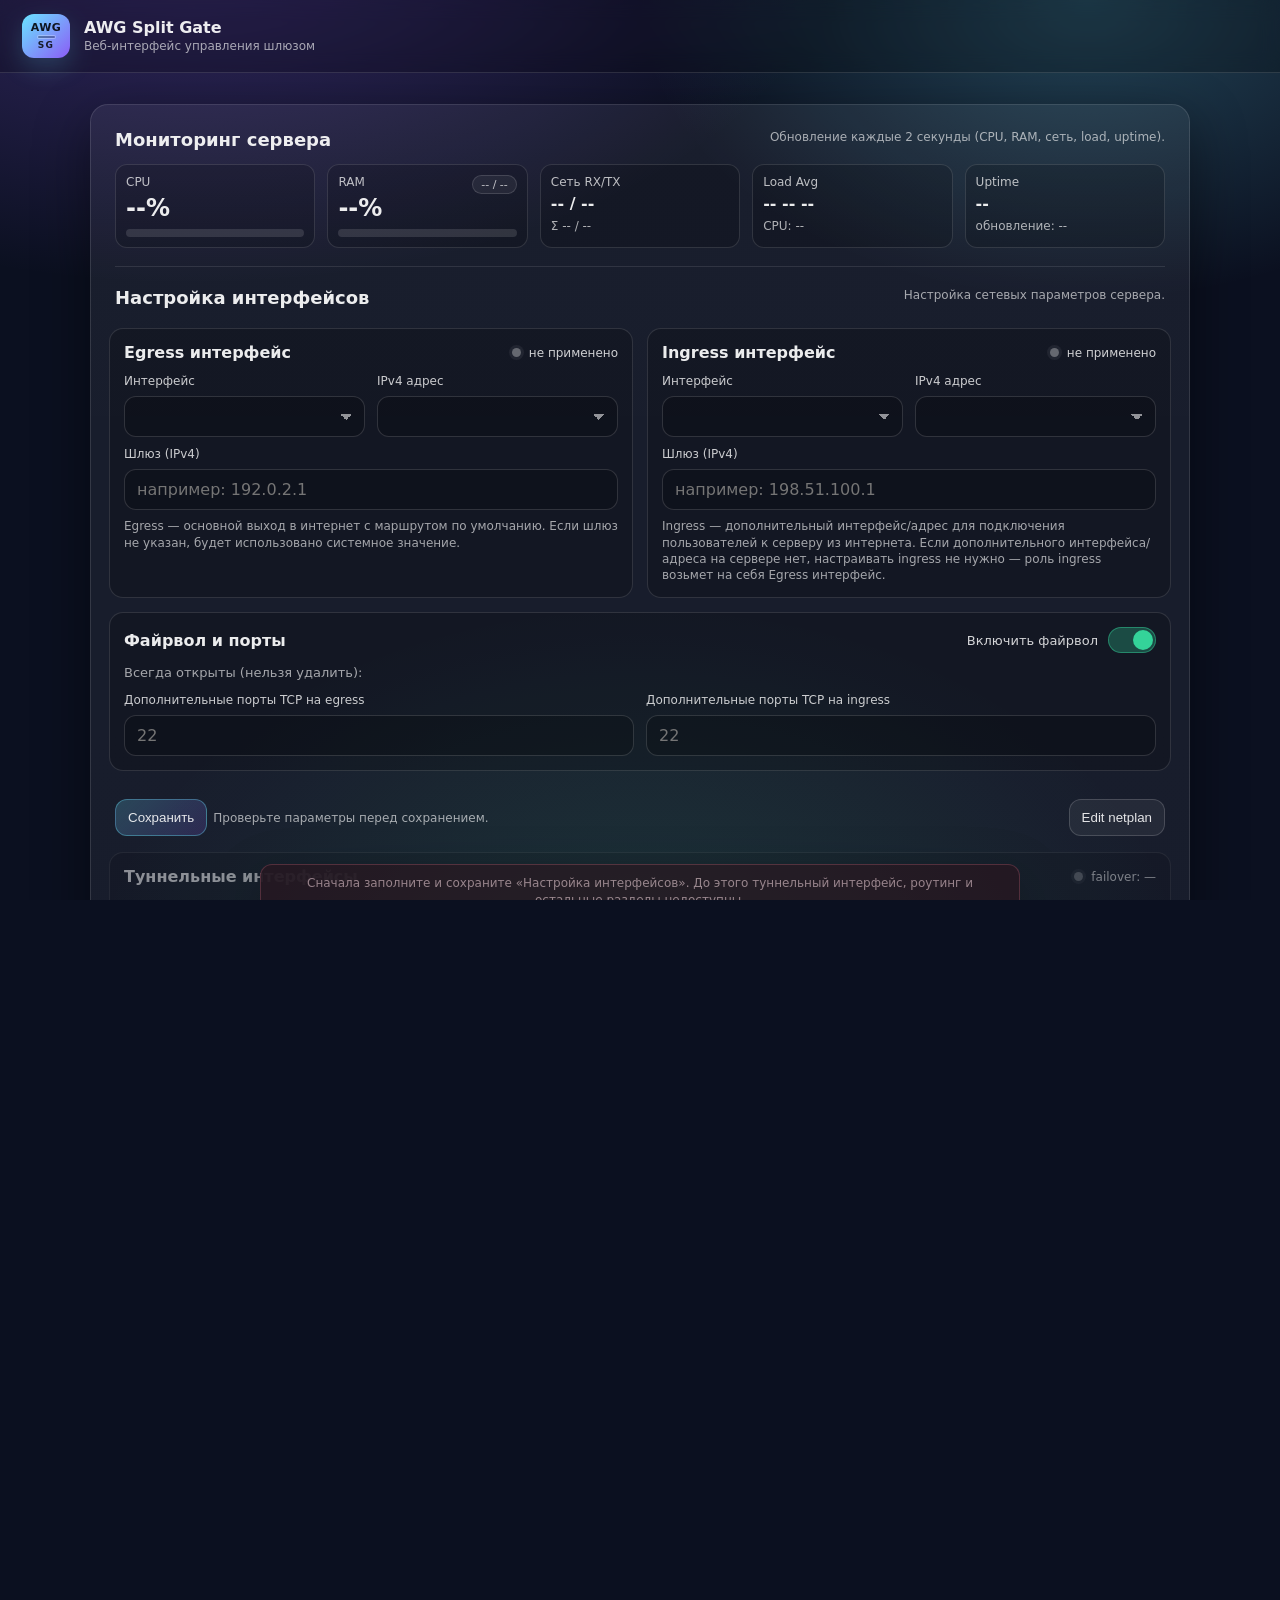
==== commit 69617c15: "release: v1.3.0 — AmneziaWG 3.1 stack with 2.0 config compatibility Co-authored-by: Cursor <cursorag" ====
--- a/webui/index.html
+++ b/webui/index.html
@@ -209,12 +209,15 @@
               <p class="help tunnel-failover-hint" id="tunnelFailoverHint">
                 При включённых обоих туннелях трафик идёт через первый; при сбое первого — через второй (если второй доступен).
                 Проверка — ping по списку ниже.
+                Конфиг AmneziaWG 3.1 нельзя преобразовать в 2.0; конфиг 2.0 работает на стеке 3.1.
+                Failover двух туннелей разных версий допускается.
               </p>
+              <p class="help tunnel-stack-line" id="tunnelStackLine">Стек AmneziaWG: —</p>
 
               <div class="tunnel-dual-grid">
                 <div class="tunnel-panel" data-tunnel-id="tunnel1">
                   <div class="tunnel-panel-head">
-                    <div class="tunnel-panel-title">Туннель 1 <span class="tunnel-ifname">(awg-uplink)</span></div>
+                    <div class="tunnel-panel-title">Туннель 1 <span class="tunnel-ifname">(awg-uplink)</span> <span class="tunnel-proto-badge" data-tunnel-id="tunnel1" hidden></span></div>
                     <label class="toggle-switch iface-fw-toggle" title="Включить туннель 1">
                       <input type="checkbox" id="tunnel1Enabled" role="switch" checked />
                       <span class="toggle-switch-slider" aria-hidden="true"></span>
@@ -238,7 +241,7 @@
 
                 <div class="tunnel-panel" data-tunnel-id="tunnel2">
                   <div class="tunnel-panel-head">
-                    <div class="tunnel-panel-title">Туннель 2 <span class="tunnel-ifname">(awg-uplink-2)</span></div>
+                    <div class="tunnel-panel-title">Туннель 2 <span class="tunnel-ifname">(awg-uplink-2)</span> <span class="tunnel-proto-badge" data-tunnel-id="tunnel2" hidden></span></div>
                     <label class="toggle-switch iface-fw-toggle" title="Включить туннель 2">
                       <input type="checkbox" id="tunnel2Enabled" role="switch" />
                       <span class="toggle-switch-slider" aria-hidden="true"></span>
--- a/webui/styles.css
+++ b/webui/styles.css
@@ -636,10 +636,51 @@
 }
 
 .tunnel-failover-hint {
-  margin: 0 0 12px;
+  margin: 0 0 8px;
   font-size: 13px;
   line-height: 1.45;
   color: rgba(255, 255, 255, 0.68);
+}
+
+.tunnel-stack-line {
+  margin: 0 0 12px;
+  font-size: 12px;
+  line-height: 1.4;
+  color: rgba(255, 255, 255, 0.58);
+}
+
+.tunnel-stack-line.is-ok {
+  color: rgba(52, 211, 153, 0.9);
+}
+
+.tunnel-stack-line.is-warn {
+  color: rgba(251, 191, 36, 0.95);
+}
+
+.tunnel-proto-badge {
+  display: inline-block;
+  margin-left: 6px;
+  padding: 1px 7px;
+  border-radius: 999px;
+  font-size: 11px;
+  font-weight: 600;
+  letter-spacing: 0.02em;
+  vertical-align: middle;
+  border: 1px solid rgba(106, 228, 255, 0.35);
+  color: rgba(106, 228, 255, 0.95);
+  background: rgba(106, 228, 255, 0.08);
+}
+
+.tunnel-proto-badge.is-31 {
+  border-color: rgba(52, 211, 153, 0.4);
+  color: rgba(52, 211, 153, 0.95);
+  background: rgba(52, 211, 153, 0.1);
+}
+
+.tunnel-proto-badge.is-20 {
+  border-color: rgba(139, 92, 246, 0.45);
+  color: rgba(196, 181, 253, 0.95);
+  background: rgba(139, 92, 246, 0.12);
 }
 
 .tunnel-dual-grid {
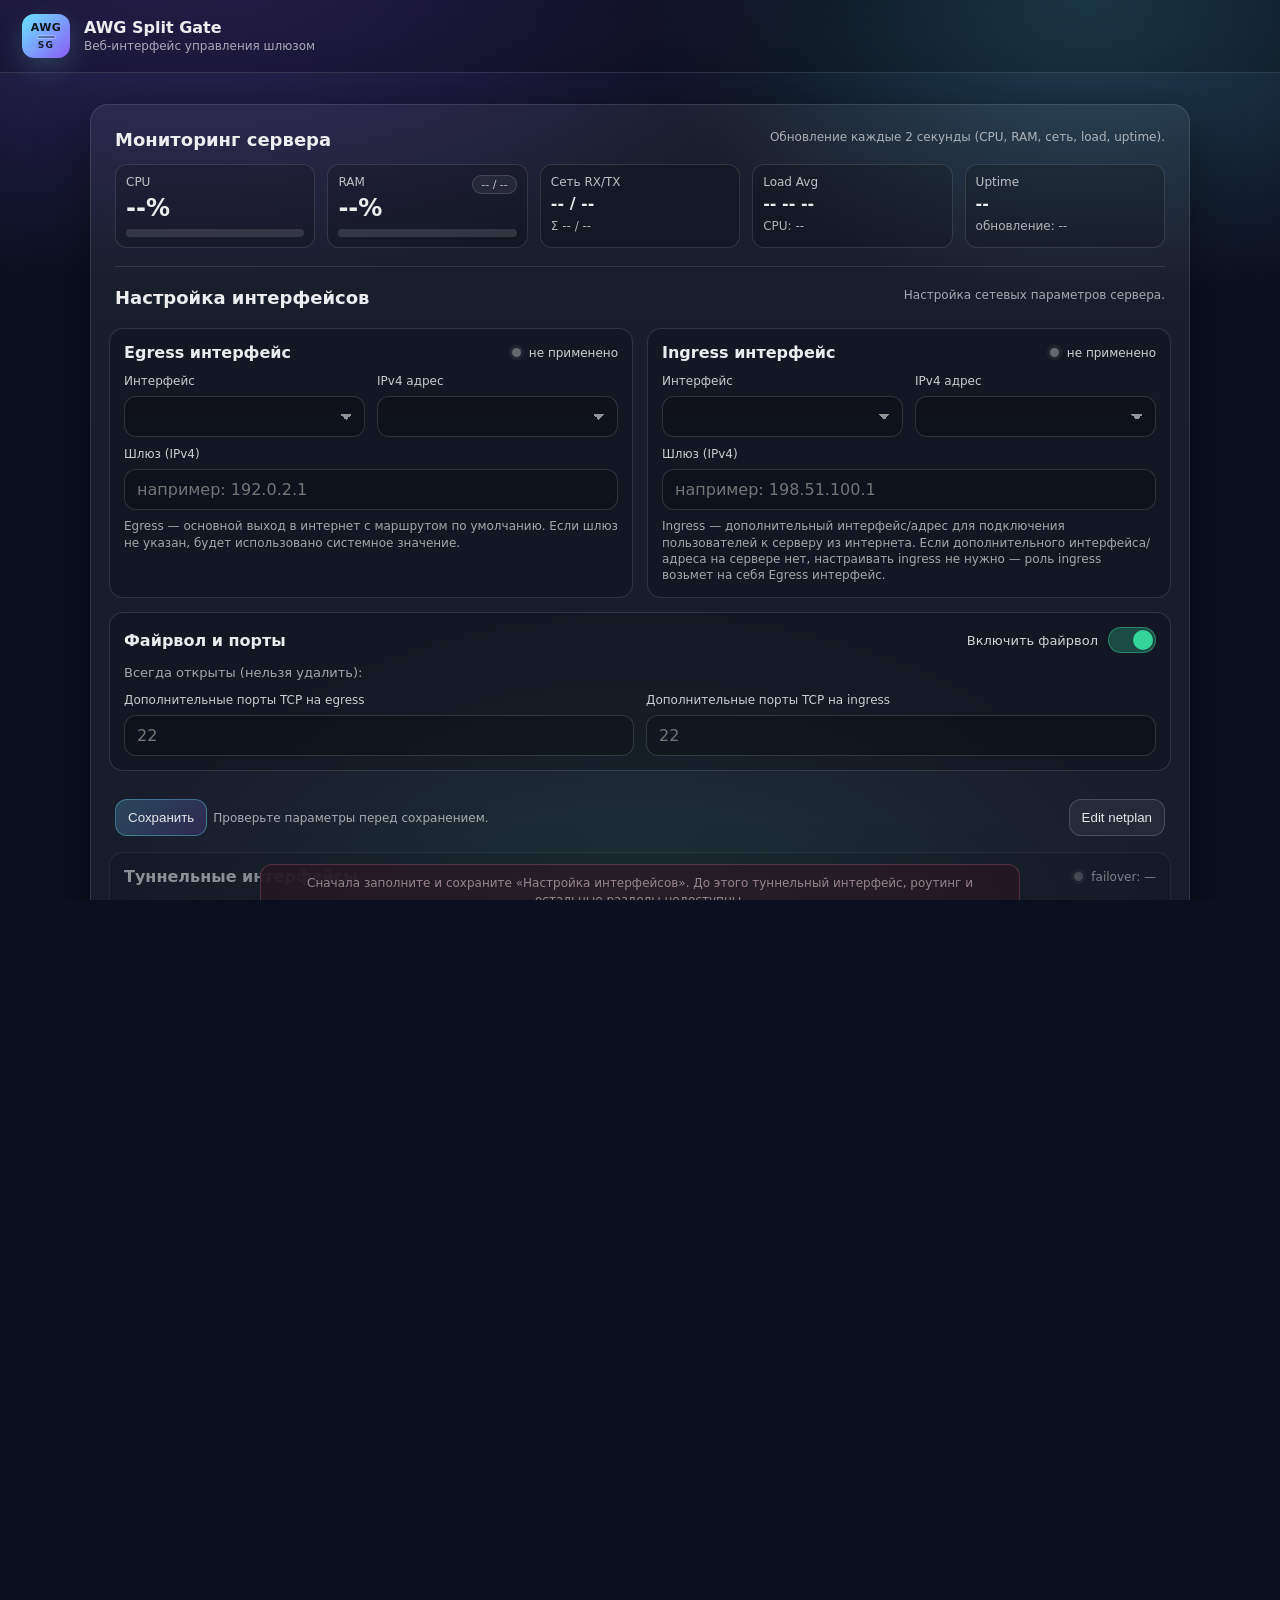
==== commit a7871358: "release: v1.3.2 — instant iOS ntfy push via upstream-base-url Co-authored-by: Cursor <cursoragent@cu" ====
--- a/webui/index.html
+++ b/webui/index.html
@@ -609,9 +609,13 @@
             </div>
 
             <div class="help notify-apps-help">
-              <strong>Подключение:</strong> в ntfy укажите URL сервера как default server, затем topic (или QR на Android).
+              <strong>Подключение:</strong> в ntfy укажите URL сервера как Default Server, затем topic (или QR на Android).
+              На iOS Default Server должен совпадать с полем выше посимвольно, включая порт.
               <strong>WebSocket</strong> можно включить в настройках подписки — сервер поддерживает и WebSocket, и обычный режим (JSON stream).
               Самоподписанный сертификат — разрешите в настройках приложения вручную.
+              Мгновенный пуш на iOS — это сигнал через ntfy.sh; текст телефон забирает с этого шлюза.
+              Если на экране только «New message», телефон не достучался до шлюза (сеть или сертификат).
+              Если пуши пропали совсем — удалите подписку на topic и добавьте её снова.
             </div>
 
             <div class="notify-alerts-grid">
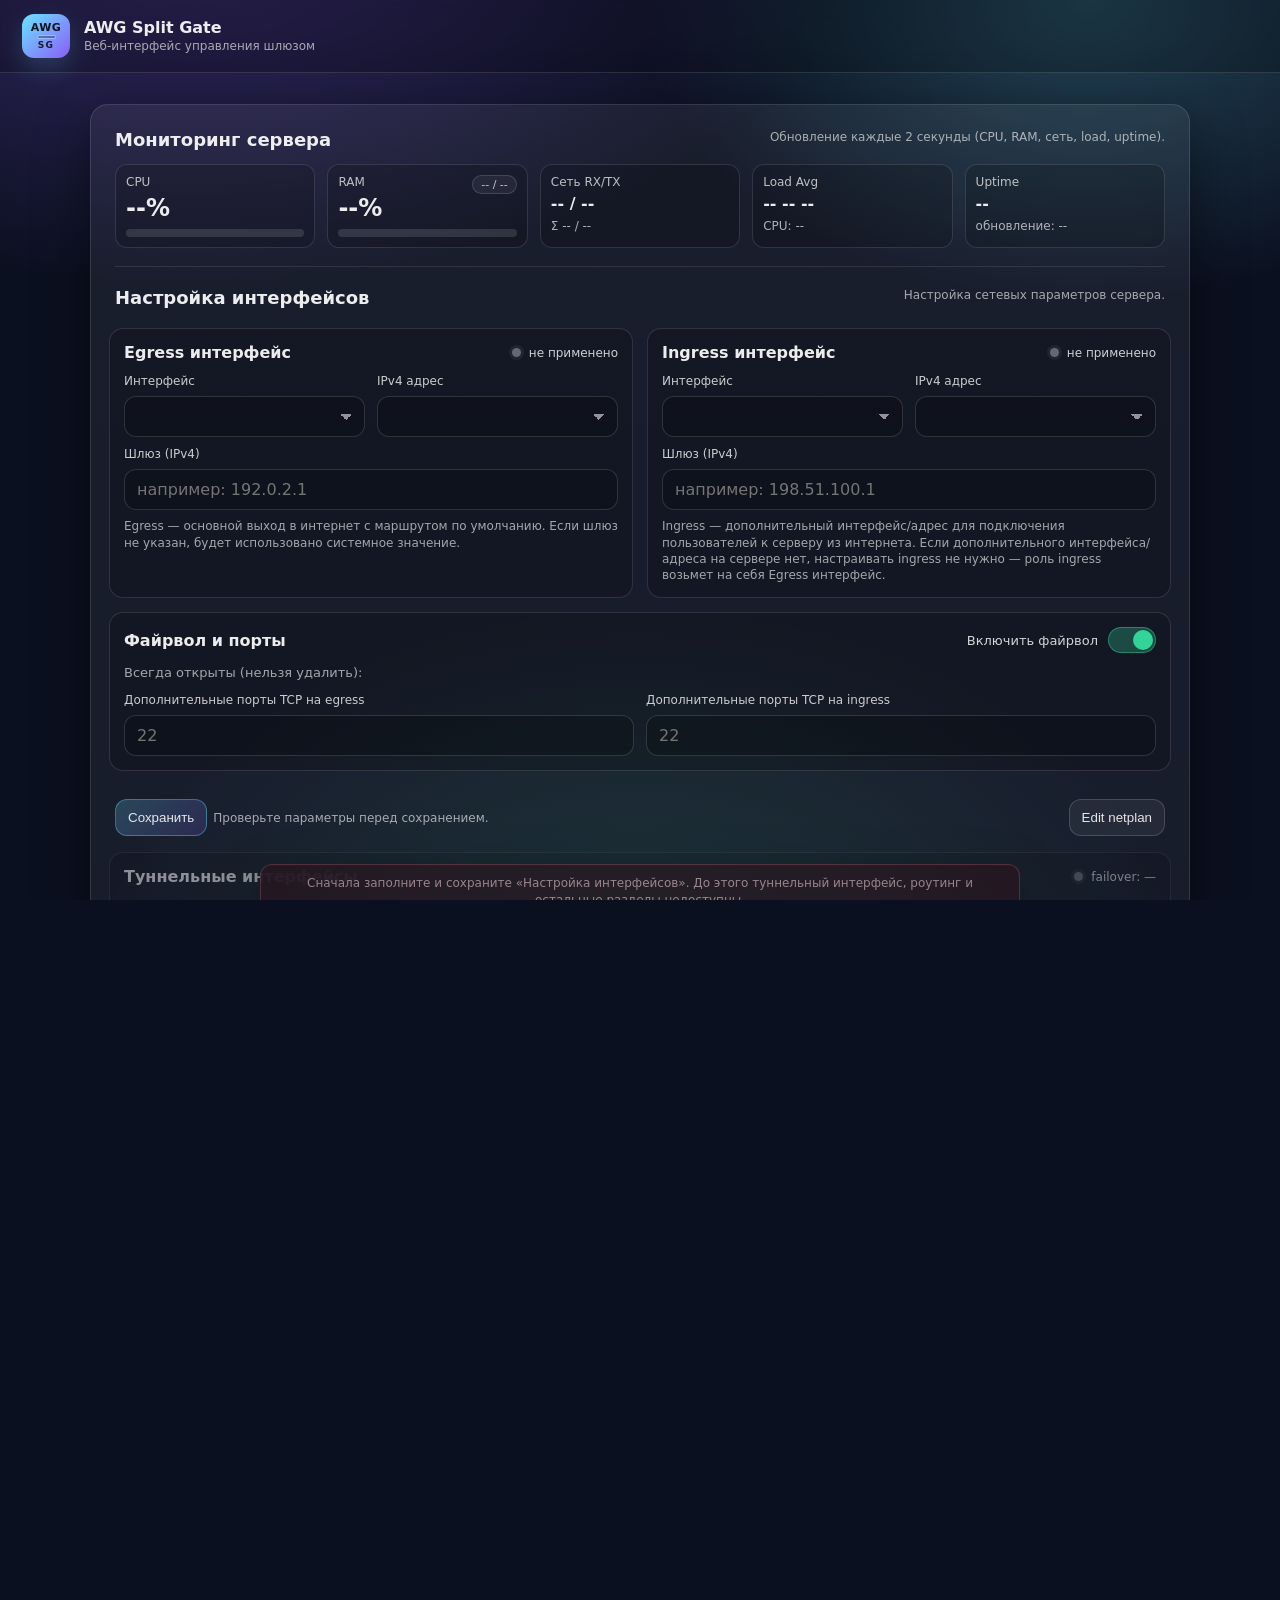
==== commit eed8ef9b: "release: v1.3.3 — optional MTProto WEB proxy for Telegram Desktop Co-authored-by: Cursor <cursoragen" ====
--- a/webui/index.html
+++ b/webui/index.html
@@ -764,6 +764,22 @@
                 </div>
               </div>
               <div class="users-meta" id="mtpOutboundMeta"></div>
+              <div class="field mtp-web-row">
+                <div class="dns-amnezia-watch-row">
+                  <label class="dns-amnezia-watch-text" for="mtpWebToggle">
+                    WEB-прокси (Telegram Desktop 7.1+)
+                  </label>
+                  <label class="toggle-switch">
+                    <input type="checkbox" id="mtpWebToggle" role="switch" />
+                    <span class="toggle-switch-slider" aria-hidden="true"></span>
+                  </label>
+                </div>
+                <div class="status mtp-web-status" id="mtpWebStatus">
+                  <span class="dot dot--unknown"></span>
+                  <span class="status-text">—</span>
+                </div>
+                <div class="help" id="mtpWebHelp"></div>
+              </div>
             </div>
           </div>
           </div>
@@ -907,7 +923,8 @@
             После «Сохранить» синхронизация Web UI может заново записать некоторые поля:
             секция <code>[upstream]</code> (режим исходящего интерфейса),
             в <code>[censorship]</code> — <code>mask</code>, <code>mask_port</code>, при заданном домене окружения —
-            <code>tls_domain</code>, в <code>[server]</code> — производные IP. Поле <code>drs</code> сохраняется как у вас
+            <code>tls_domain</code>, в <code>[server]</code> — производные IP. Пока включён WEB-прокси,
+            <code>mask_port</code> остаётся <code>8443</code>. Поле <code>drs</code> сохраняется как у вас
             в тексте (по умолчанию включается при установке только если строки не было).
           </p>
           <textarea id="mtpConfigText" rows="16" placeholder="[server]&#10;..."></textarea>
--- a/webui/styles.css
+++ b/webui/styles.css
@@ -824,6 +824,14 @@
   margin-top: 8px;
 }
 
+.mtp-web-row {
+  margin-top: 14px;
+}
+
+.mtp-web-status {
+  margin-top: 8px;
+}
+
 .geo-routing-settings-card {
   margin-top: 18px;
 }
@@ -1631,14 +1639,23 @@
 .mtp-user-link {
   font-size: 12px;
   color: rgba(255, 255, 255, 0.82);
-  white-space: nowrap;
+  min-width: 0;
+}
+
+.mtp-user-link > div {
   overflow: hidden;
   text-overflow: ellipsis;
+  white-space: nowrap;
+}
+
+.mtp-user-link-web {
+  margin-top: 4px;
+  color: rgba(255, 255, 255, 0.62);
 }
 
 .mtp-user-actions {
   display: grid;
-  grid-template-columns: repeat(4, max-content);
+  grid-template-columns: repeat(5, max-content);
   gap: 6px;
   width: max-content;
   max-width: 100%;
@@ -2091,7 +2108,7 @@
 /* Final authoritative layout for MTProto user action buttons */
 .mtp-user-actions {
   display: grid !important;
-  grid-template-columns: repeat(4, max-content) !important;
+  grid-template-columns: repeat(5, max-content) !important;
   gap: 6px !important;
   width: max-content !important;
   max-width: 100% !important;
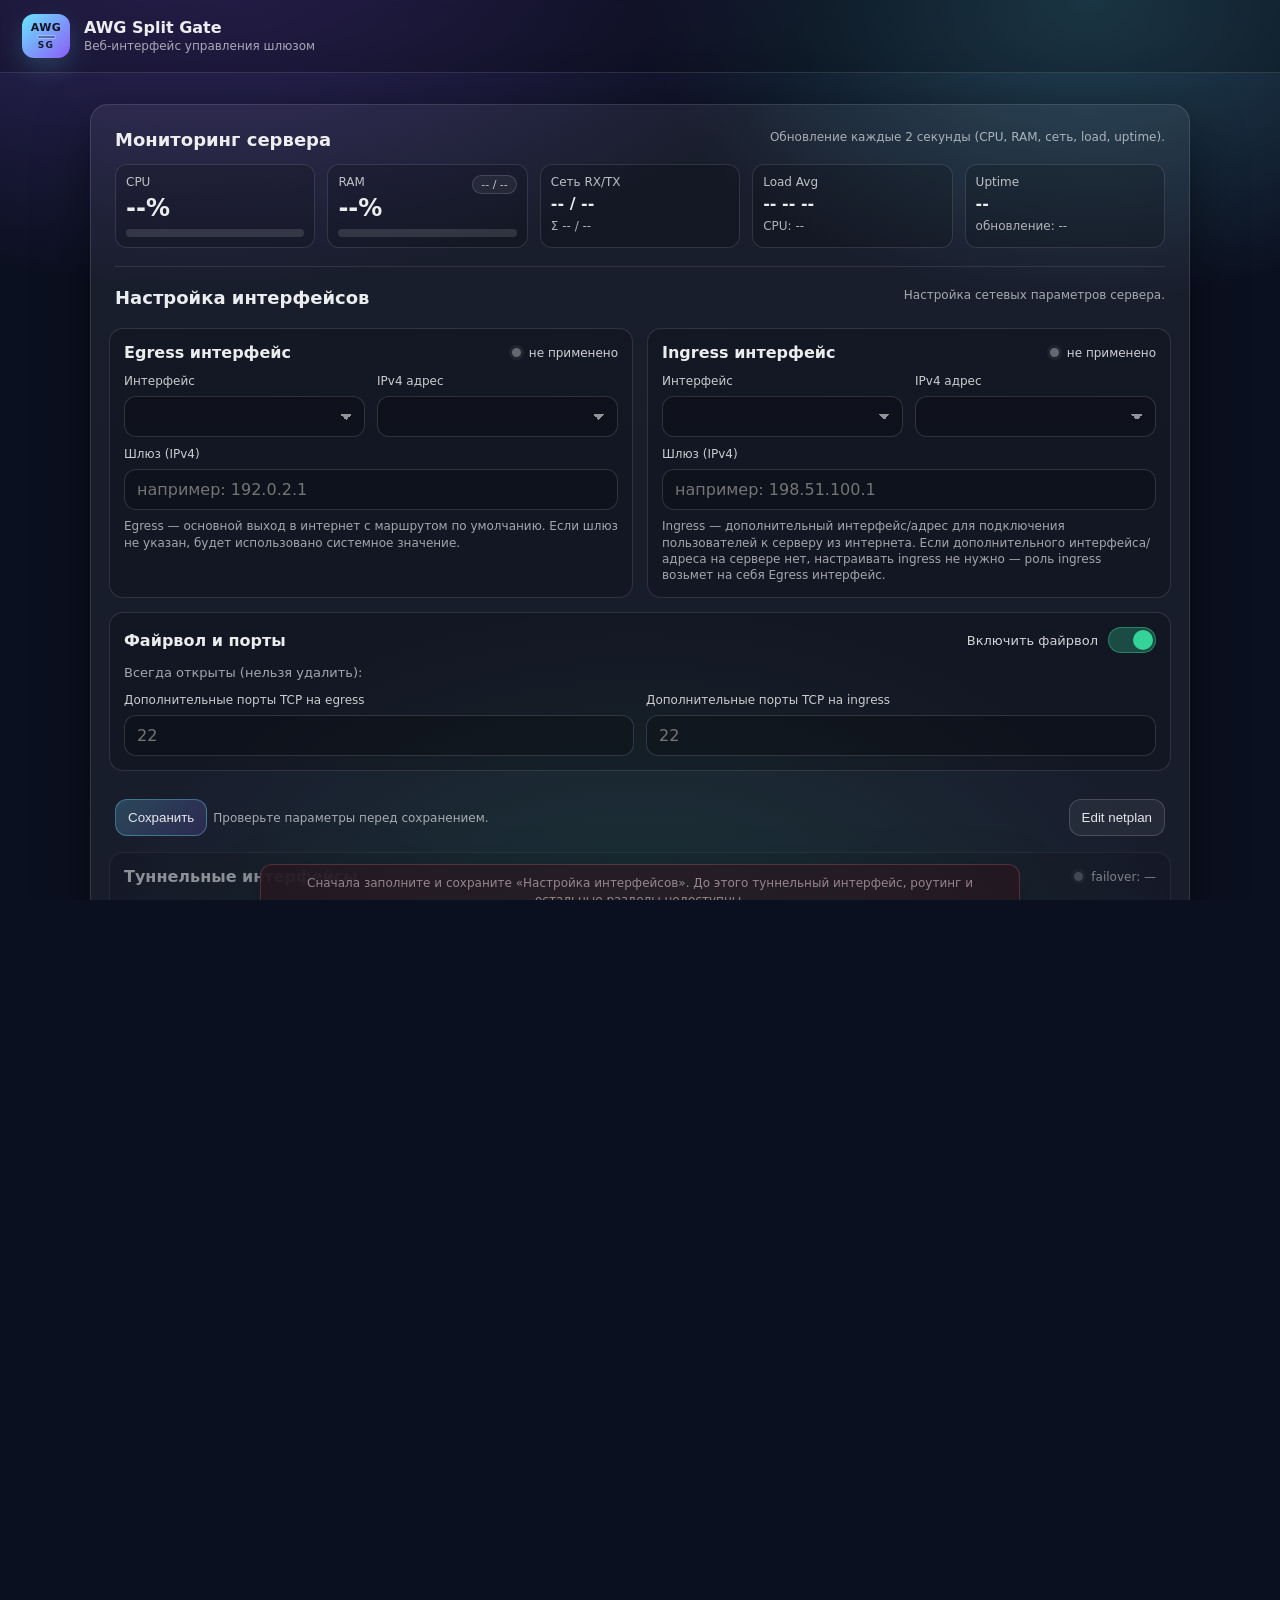
==== commit 3ee4ff66: "release: v1.3.4 — show WEB proxy toggle progress above outbound Co-authored-by: Cursor <cursoragent@" ====
--- a/webui/index.html
+++ b/webui/index.html
@@ -5,7 +5,7 @@
     <meta name="viewport" content="width=device-width, initial-scale=1" />
     <title>AWG Split Gate — управление</title>
     <base id="baseTag" href="./" />
-    <link rel="stylesheet" href="./styles.css?v=20260509-17" />
+    <link rel="stylesheet" href="./styles.css?v=20261105-1" />
   </head>
   <body>
     <div class="app">
@@ -749,6 +749,23 @@
               </div>
             </div>
             <div class="mtp-config-extras">
+              <div class="field mtp-web-row" id="mtpWebRow">
+                <div class="dns-amnezia-watch-row">
+                  <label class="dns-amnezia-watch-text" for="mtpWebToggle">
+                    WEB-прокси (Telegram Desktop 7.1+)
+                  </label>
+                  <label class="toggle-switch" id="mtpWebSwitch">
+                    <input type="checkbox" id="mtpWebToggle" role="switch" />
+                    <span class="toggle-switch-slider" aria-hidden="true"></span>
+                  </label>
+                </div>
+                <div class="status mtp-web-status" id="mtpWebStatus">
+                  <span class="mtp-web-spinner hidden" id="mtpWebSpinner" aria-hidden="true"></span>
+                  <span class="dot dot--unknown"></span>
+                  <span class="status-text">—</span>
+                </div>
+                <div class="help" id="mtpWebHelp"></div>
+              </div>
               <div class="row">
                 <div class="field">
                   <label>Исходящий интерфейс</label>
@@ -764,22 +781,6 @@
                 </div>
               </div>
               <div class="users-meta" id="mtpOutboundMeta"></div>
-              <div class="field mtp-web-row">
-                <div class="dns-amnezia-watch-row">
-                  <label class="dns-amnezia-watch-text" for="mtpWebToggle">
-                    WEB-прокси (Telegram Desktop 7.1+)
-                  </label>
-                  <label class="toggle-switch">
-                    <input type="checkbox" id="mtpWebToggle" role="switch" />
-                    <span class="toggle-switch-slider" aria-hidden="true"></span>
-                  </label>
-                </div>
-                <div class="status mtp-web-status" id="mtpWebStatus">
-                  <span class="dot dot--unknown"></span>
-                  <span class="status-text">—</span>
-                </div>
-                <div class="help" id="mtpWebHelp"></div>
-              </div>
             </div>
           </div>
           </div>
@@ -1040,7 +1041,7 @@
     </div>
 
     <script src="./config.js"></script>
-    <script src="./app.js?v=20260509-17"></script>
+    <script src="./app.js?v=20261105-1"></script>
   </body>
 </html>
 
--- a/webui/styles.css
+++ b/webui/styles.css
@@ -825,11 +825,47 @@
 }
 
 .mtp-web-row {
-  margin-top: 14px;
+  margin-bottom: 20px;
+  padding-bottom: 18px;
+  border-bottom: 1px solid var(--border);
 }
 
 .mtp-web-status {
   margin-top: 8px;
+}
+
+.mtp-web-status .status-text {
+  line-height: 1.35;
+}
+
+.mtp-web-spinner {
+  width: 14px;
+  height: 14px;
+  border-radius: 50%;
+  border: 2px solid rgba(255, 255, 255, 0.22);
+  border-top-color: var(--accent);
+  animation: busy-spin 0.9s linear infinite;
+  flex-shrink: 0;
+}
+
+.mtp-web-row.is-busy .mtp-web-status .dot {
+  display: none;
+}
+
+.mtp-web-row.is-busy .toggle-switch input:disabled + .toggle-switch-slider {
+  opacity: 1;
+  cursor: progress;
+  animation: mtp-web-pulse 1.15s ease-in-out infinite;
+}
+
+@keyframes mtp-web-pulse {
+  0%,
+  100% {
+    box-shadow: 0 0 0 0 rgba(96, 165, 250, 0);
+  }
+  50% {
+    box-shadow: 0 0 0 4px rgba(96, 165, 250, 0.28);
+  }
 }
 
 .geo-routing-settings-card {
@@ -1884,6 +1920,7 @@
 
 .busy-text {
   font-size: 13px;
+  line-height: 1.4;
   color: rgba(255, 255, 255, 0.92);
 }
 
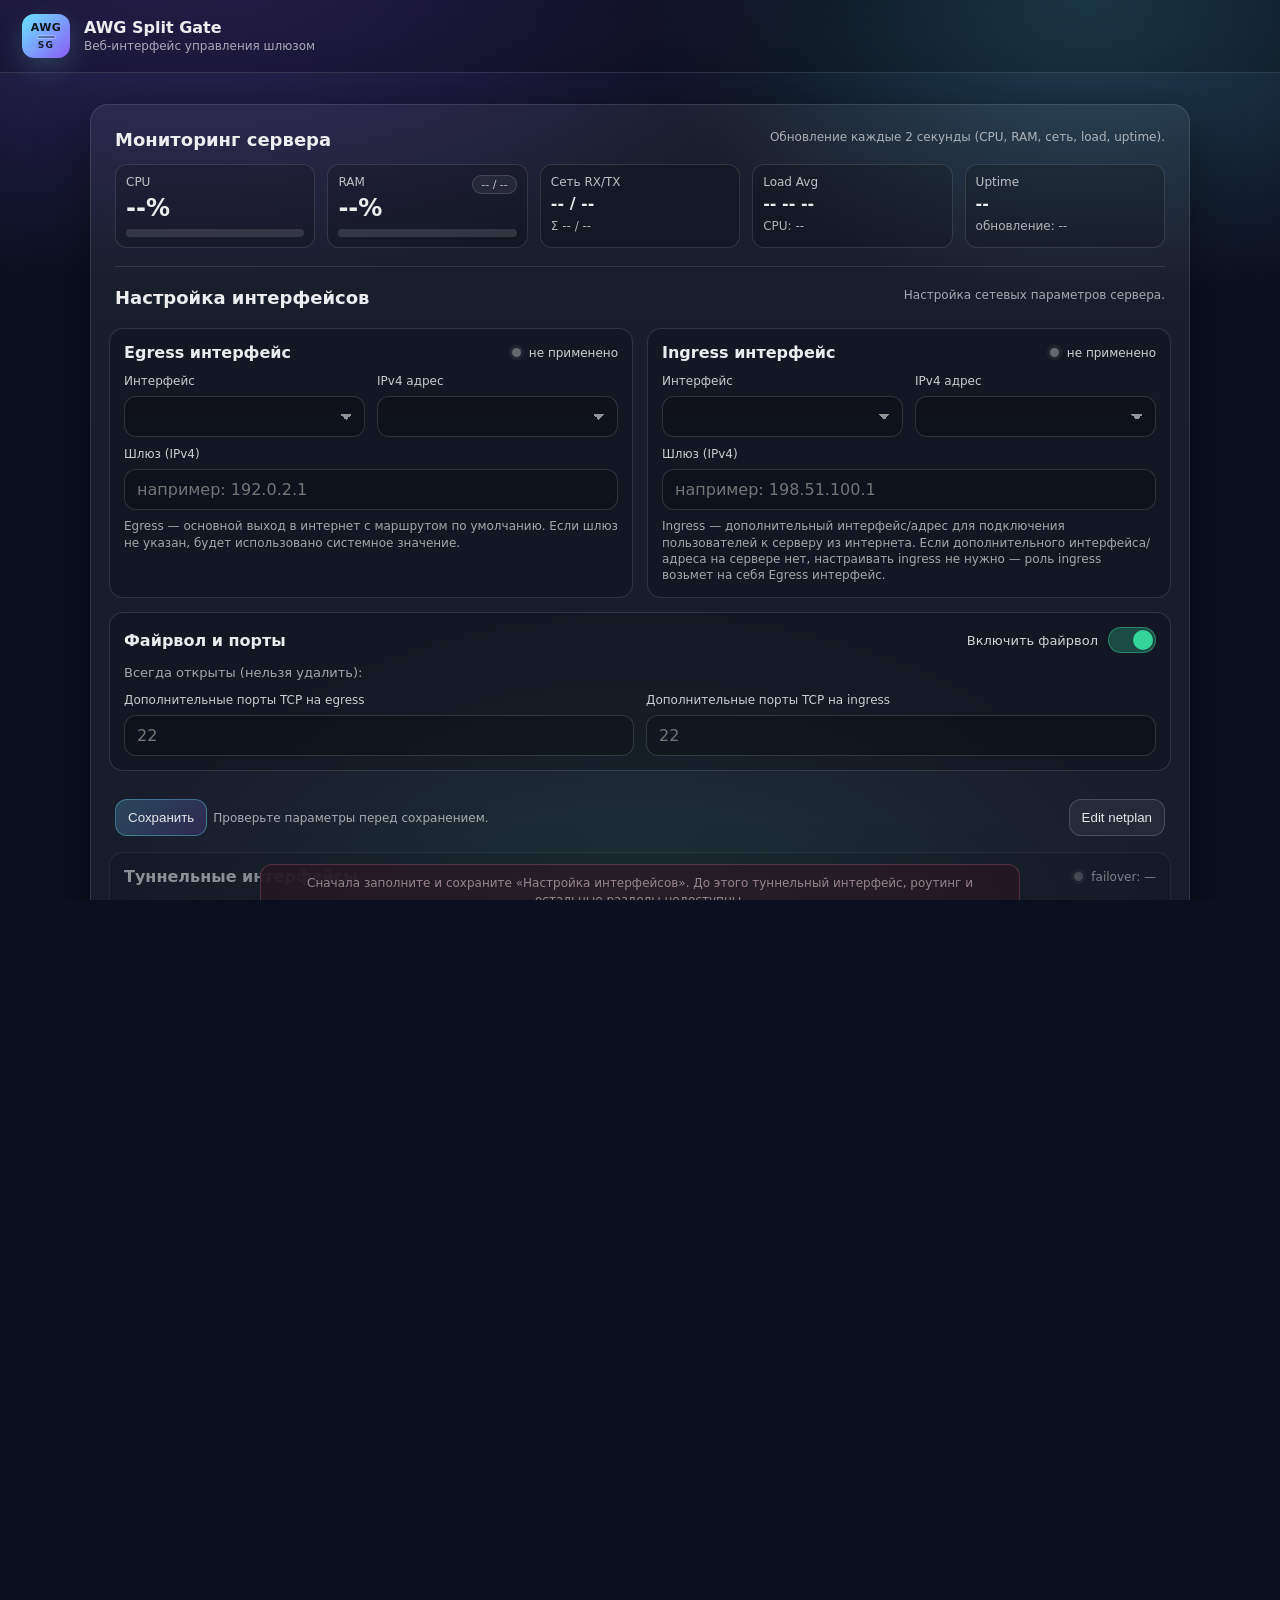
==== commit ad38b6cb: "revert: temporarily drop MTProto WEB proxy and return to 1.3.2 Desktop media still does not load thr" ====
--- a/webui/index.html
+++ b/webui/index.html
@@ -5,7 +5,7 @@
     <meta name="viewport" content="width=device-width, initial-scale=1" />
     <title>AWG Split Gate — управление</title>
     <base id="baseTag" href="./" />
-    <link rel="stylesheet" href="./styles.css?v=20261105-1" />
+    <link rel="stylesheet" href="./styles.css?v=20260509-17" />
   </head>
   <body>
     <div class="app">
@@ -749,23 +749,6 @@
               </div>
             </div>
             <div class="mtp-config-extras">
-              <div class="field mtp-web-row" id="mtpWebRow">
-                <div class="dns-amnezia-watch-row">
-                  <label class="dns-amnezia-watch-text" for="mtpWebToggle">
-                    WEB-прокси (Telegram Desktop 7.1+)
-                  </label>
-                  <label class="toggle-switch" id="mtpWebSwitch">
-                    <input type="checkbox" id="mtpWebToggle" role="switch" />
-                    <span class="toggle-switch-slider" aria-hidden="true"></span>
-                  </label>
-                </div>
-                <div class="status mtp-web-status" id="mtpWebStatus">
-                  <span class="mtp-web-spinner hidden" id="mtpWebSpinner" aria-hidden="true"></span>
-                  <span class="dot dot--unknown"></span>
-                  <span class="status-text">—</span>
-                </div>
-                <div class="help" id="mtpWebHelp"></div>
-              </div>
               <div class="row">
                 <div class="field">
                   <label>Исходящий интерфейс</label>
@@ -924,8 +907,7 @@
             После «Сохранить» синхронизация Web UI может заново записать некоторые поля:
             секция <code>[upstream]</code> (режим исходящего интерфейса),
             в <code>[censorship]</code> — <code>mask</code>, <code>mask_port</code>, при заданном домене окружения —
-            <code>tls_domain</code>, в <code>[server]</code> — производные IP. Пока включён WEB-прокси,
-            <code>mask_port</code> остаётся <code>8443</code>. Поле <code>drs</code> сохраняется как у вас
+            <code>tls_domain</code>, в <code>[server]</code> — производные IP. Поле <code>drs</code> сохраняется как у вас
             в тексте (по умолчанию включается при установке только если строки не было).
           </p>
           <textarea id="mtpConfigText" rows="16" placeholder="[server]&#10;..."></textarea>
@@ -1041,7 +1023,7 @@
     </div>
 
     <script src="./config.js"></script>
-    <script src="./app.js?v=20261105-1"></script>
+    <script src="./app.js?v=20260509-17"></script>
   </body>
 </html>
 
--- a/webui/styles.css
+++ b/webui/styles.css
@@ -824,50 +824,6 @@
   margin-top: 8px;
 }
 
-.mtp-web-row {
-  margin-bottom: 20px;
-  padding-bottom: 18px;
-  border-bottom: 1px solid var(--border);
-}
-
-.mtp-web-status {
-  margin-top: 8px;
-}
-
-.mtp-web-status .status-text {
-  line-height: 1.35;
-}
-
-.mtp-web-spinner {
-  width: 14px;
-  height: 14px;
-  border-radius: 50%;
-  border: 2px solid rgba(255, 255, 255, 0.22);
-  border-top-color: var(--accent);
-  animation: busy-spin 0.9s linear infinite;
-  flex-shrink: 0;
-}
-
-.mtp-web-row.is-busy .mtp-web-status .dot {
-  display: none;
-}
-
-.mtp-web-row.is-busy .toggle-switch input:disabled + .toggle-switch-slider {
-  opacity: 1;
-  cursor: progress;
-  animation: mtp-web-pulse 1.15s ease-in-out infinite;
-}
-
-@keyframes mtp-web-pulse {
-  0%,
-  100% {
-    box-shadow: 0 0 0 0 rgba(96, 165, 250, 0);
-  }
-  50% {
-    box-shadow: 0 0 0 4px rgba(96, 165, 250, 0.28);
-  }
-}
-
 .geo-routing-settings-card {
   margin-top: 18px;
 }
@@ -1675,23 +1631,14 @@
 .mtp-user-link {
   font-size: 12px;
   color: rgba(255, 255, 255, 0.82);
-  min-width: 0;
-}
-
-.mtp-user-link > div {
+  white-space: nowrap;
   overflow: hidden;
   text-overflow: ellipsis;
-  white-space: nowrap;
-}
-
-.mtp-user-link-web {
-  margin-top: 4px;
-  color: rgba(255, 255, 255, 0.62);
 }
 
 .mtp-user-actions {
   display: grid;
-  grid-template-columns: repeat(5, max-content);
+  grid-template-columns: repeat(4, max-content);
   gap: 6px;
   width: max-content;
   max-width: 100%;
@@ -1920,7 +1867,6 @@
 
 .busy-text {
   font-size: 13px;
-  line-height: 1.4;
   color: rgba(255, 255, 255, 0.92);
 }
 
@@ -2145,7 +2091,7 @@
 /* Final authoritative layout for MTProto user action buttons */
 .mtp-user-actions {
   display: grid !important;
-  grid-template-columns: repeat(5, max-content) !important;
+  grid-template-columns: repeat(4, max-content) !important;
   gap: 6px !important;
   width: max-content !important;
   max-width: 100% !important;
